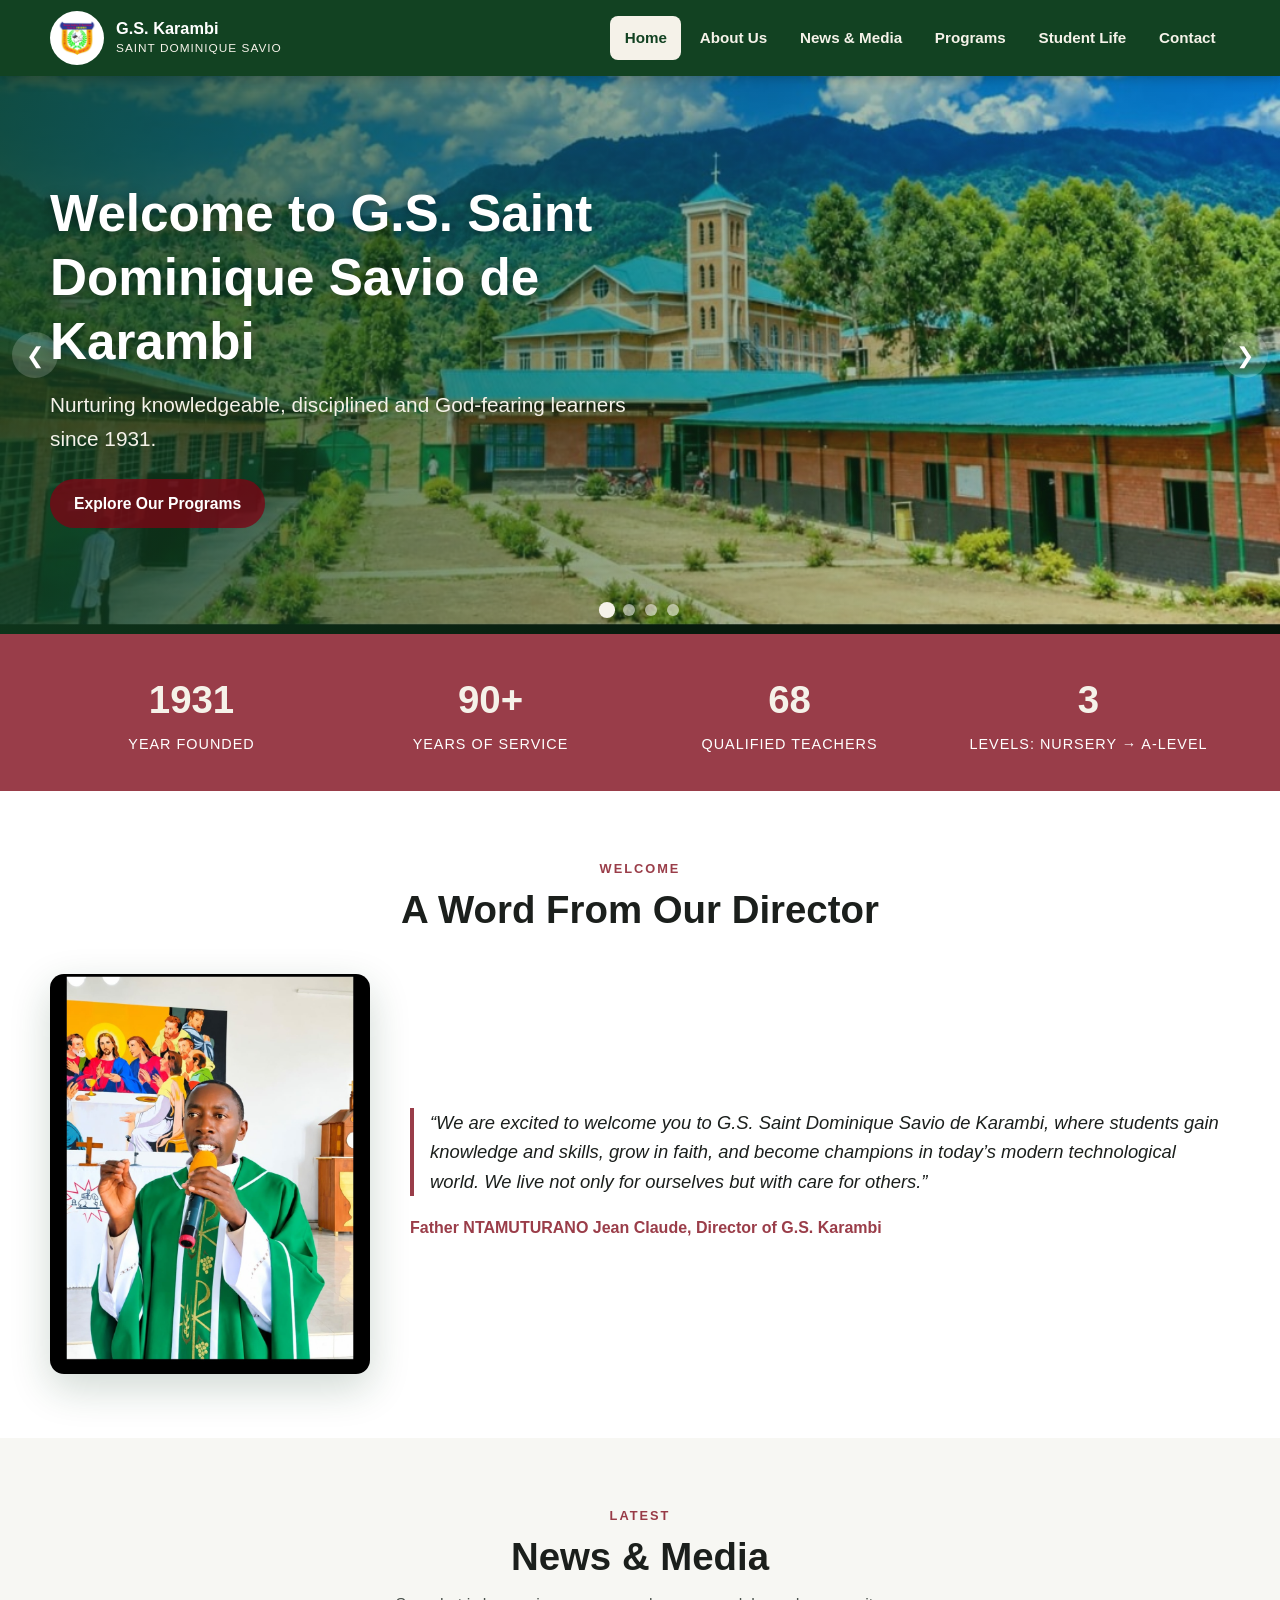
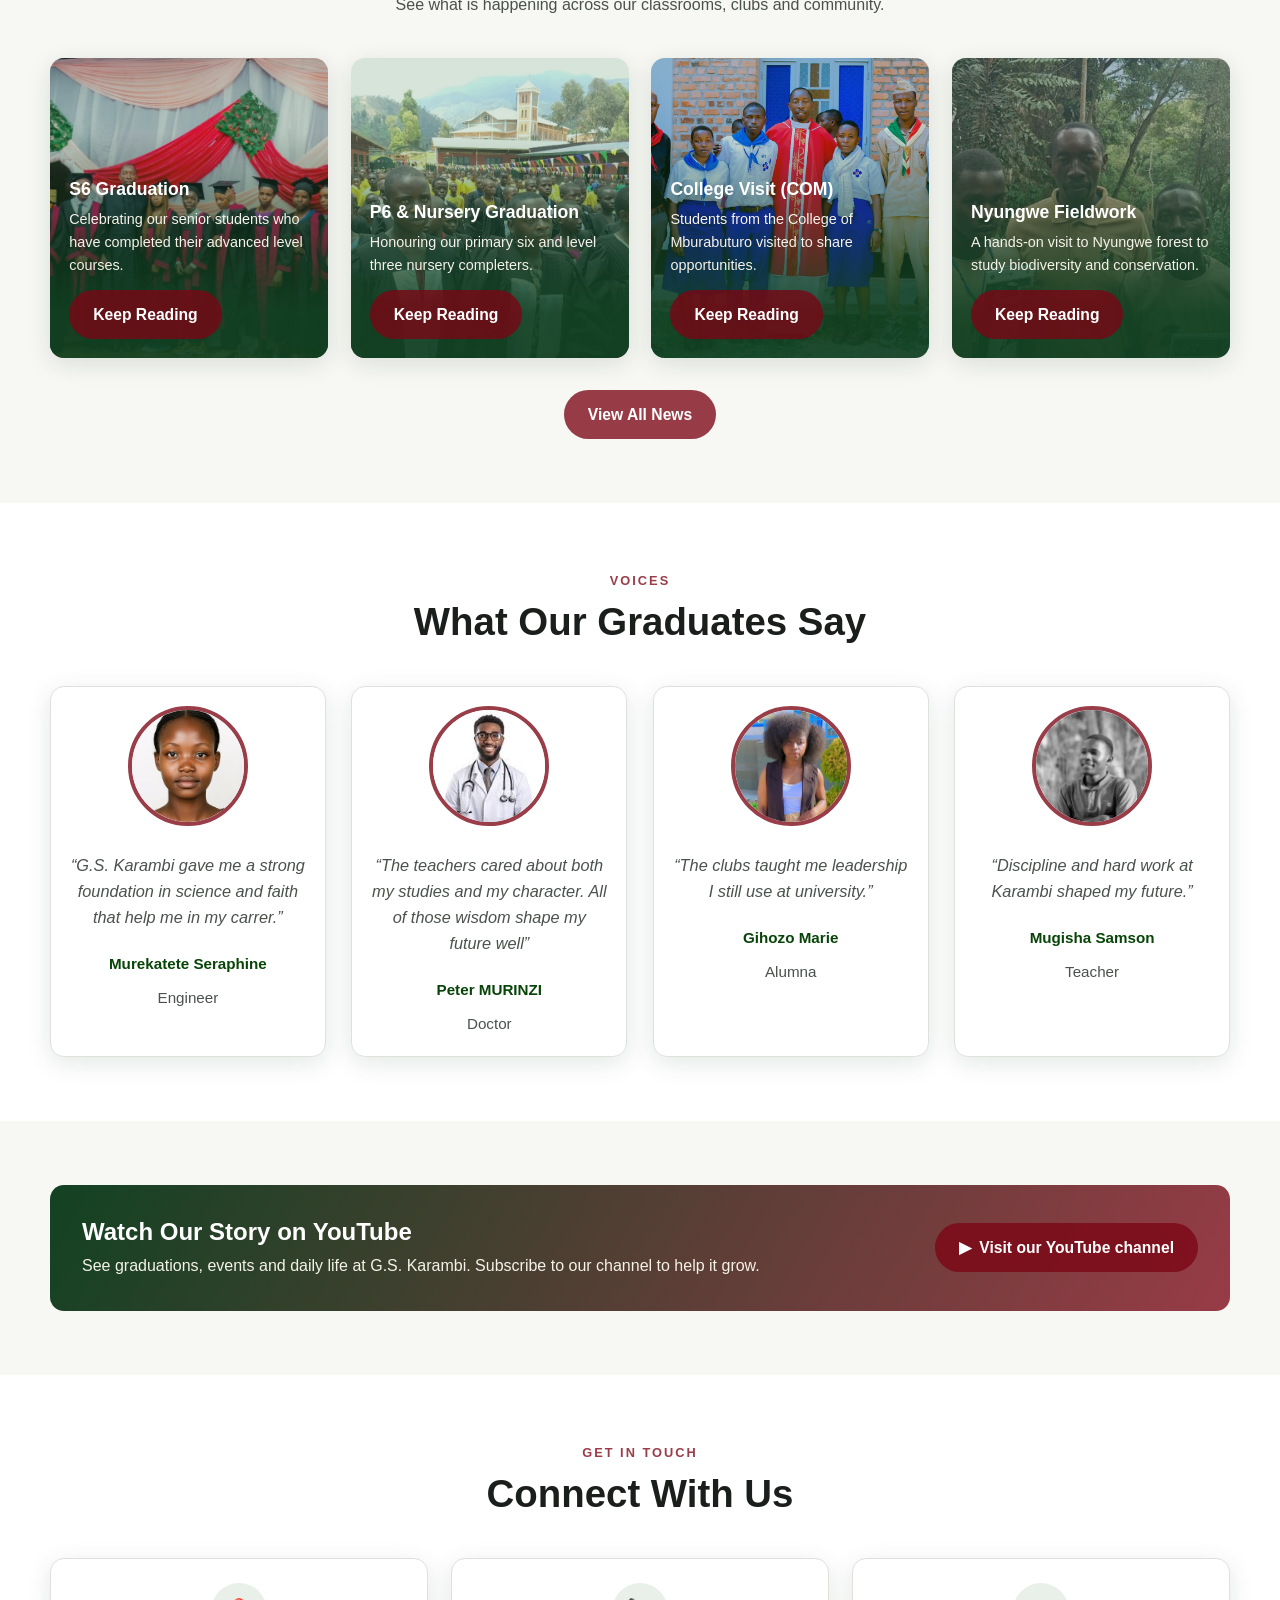
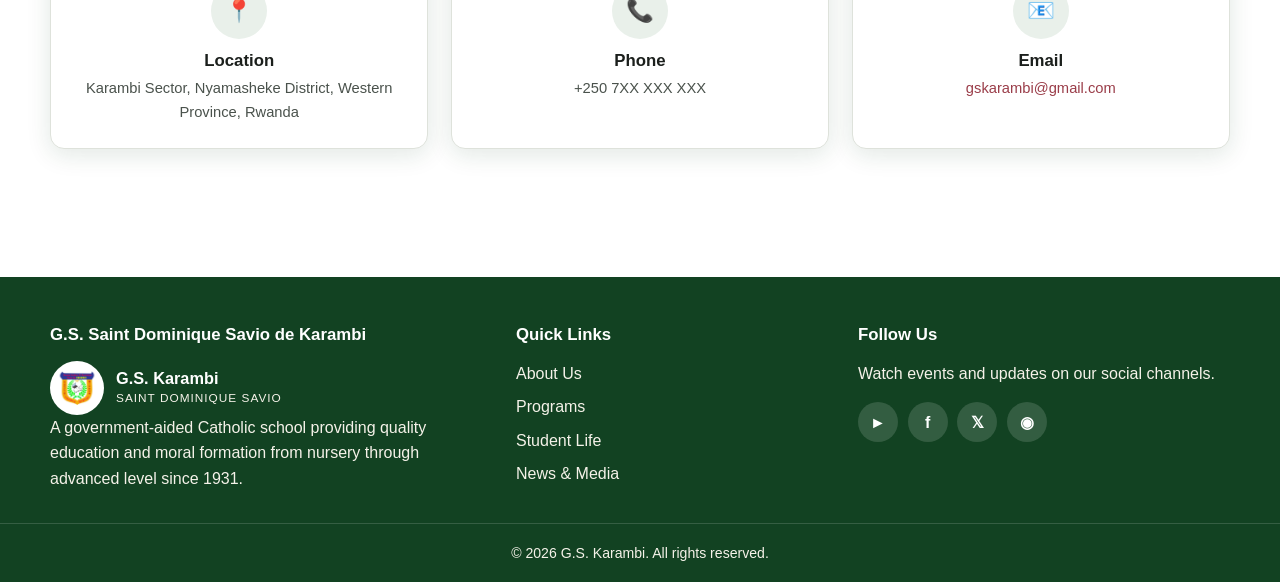
==== index.html @ 868f84b5 "updated for fill link in linked parts , upload photo..." ====
<!DOCTYPE html>
<html lang="en">
<head>
  <meta charset="UTF-8">
  <meta name="viewport" content="width=device-width, initial-scale=1.0">
  <meta name="description" content="Groupe Scolaire Saint Dominique Savio de Karambi - a government-aided Catholic school in Nyamasheke District, Western Province, Rwanda, offering nursery, primary and secondary education since 1931.">
  <title>G.S. Karambi | Saint Dominique Savio - Learn, Grow, Lead</title>
  <link rel="stylesheet" href="style-new.css">
  <script src="script_new.js" defer></script>
</head>
<body>     
  <a href="#main" class="skip-link">Skip to content</a>

  <!-- ===================== HEADER ===================== -->
  <header class="site-header">
    <div class="container">
      <a href="index.html" class="brand">
        <img src="images/IMG-20260923-WA0037.jpg" alt="G.S. Karambi school logo">
        <span class="brand-text">
          <strong>G.S. Karambi</strong>
          <span>Saint Dominique Savio</span>
        </span>
      </a>
      <button class="nav-toggle" aria-label="Toggle navigation" aria-expanded="false">&#9776;</button>
      <nav class="main-nav" aria-label="Main">
        <ul>
          <li><a href="index.html" class="active">Home</a></li>
          <li><a href="about.html">About Us</a></li>
          <li><a href="news-media.html">News &amp; Media</a></li>
          <li><a href="programs.html">Programs</a></li>
          <li><a href="student-life.html">Student Life</a></li>
          <li><a href="#contacts">Contact</a></li>
        </ul>
      </nav>
    </div>
  </header>

  <main id="main">
    <!-- ===================== HERO SLIDER ===================== -->
    <section class="slider" aria-label="School highlights">
      <div class="slide active">
        <img src="images/Screenshot_20260914-220546-1.png" alt="Students at G.S. Karambi">
        <div class="slide-content">
          <h1>Welcome to G.S. Saint Dominique Savio de Karambi</h1>
          <p>Nurturing knowledgeable, disciplined and God-fearing learners since 1931.</p>
          <a href="programs.html" class="btn">Explore Our Programs</a>
        </div>
      </div>
      <div class="slide">
        <img src="images/IMG-20260903-WA0044.jpg" alt="Graduation ceremony">
        <div class="slide-content">
          <h1>Preparing Students for Tomorrow</h1>
          <p>From nursery to advanced level, we build confident, job-ready graduates.</p>
          <a href="about.html" class="btn btn--ghost">Our History</a>
        </div>
      </div>
      <div class="slide">
        <img src="images/Screenshot_20260910-182211-1.png" alt="Learning in the classroom">
        <div class="slide-content">
          <h1>Excellence in Education</h1>
          <p>68 dedicated teachers and modern resources for every learner.</p>
          <a href="student-life.html" class="btn">Student Life</a>
        </div>
      </div>
      <div class="slide">
        <img src="images/IMG-20260902-WA0034.jpg" alt="School community and faith">
        <div class="slide-content">
          <h1>Education of Mind and Heart</h1>
          <p>Catholic values, discipline and community service guide all we do.</p>
          <a href="about.html#values" class="btn btn--ghost">Our Values</a>
        </div>
      </div>
      <button class="arrow prev" aria-label="Previous slide">&#10094;</button>
      <button class="arrow next" aria-label="Next slide">&#10095;</button>
      <div class="dots" role="tablist" aria-label="Slide navigation"></div>
    </section>

    <!-- ===================== STATS ===================== -->
    <section class="stats" aria-label="School at a glance">
      <div class="container">
        <div class="grid">
          <div class="stat"><strong>1931</strong><span>Year Founded</span></div>
          <div class="stat"><strong>90+</strong><span>Years of Service</span></div>
          <div class="stat"><strong>68</strong><span>Qualified Teachers</span></div>
          <div class="stat"><strong>3</strong><span>Levels: Nursery &rarr; A-Level</span></div>
        </div>
      </div>
    </section>

    <!-- ===================== WELCOME / DIRECTOR ===================== -->
    <section class="section" id="welcome">
      <div class="container">
        <div class="section-head">
          <span class="eyebrow">Welcome</span>
          <h2>A Word From Our Director</h2>
        </div>
        <div class="welcome-grid">
          <img src="images/father.png" alt="Director of G.S. Karambi">
          <div>
            <blockquote>
              &ldquo;We are excited to welcome you to G.S. Saint Dominique Savio de Karambi,
              where students gain knowledge and skills, grow in faith, and become champions
              in today&rsquo;s modern technological world. We live not only for ourselves but
              with care for others.&rdquo;
            </blockquote>
            <p class="signature">Father NTAMUTURANO Jean Claude, Director of G.S. Karambi</p>
          </div>
        </div>
      </div>
    </section>

    <!-- ===================== NEWS & MEDIA ===================== -->
    <section class="section section--alt" id="news-media">
      <div class="container">
        <div class="section-head">
          <span class="eyebrow">Latest</span>
          <h2>News &amp; Media</h2>
          <p>See what is happening across our classrooms, clubs and community.</p>
        </div>
        <div class="news-grid">
          <article class="news-card">
            <img src="images/IMG-20260903-WA0044.jpg" alt="S6 graduation">
            <div class="news-body">
              <h3>S6 Graduation</h3>
              <p>Celebrating our senior students who have completed their advanced level courses.</p>
              <a href="news-media.html#s6-graduation" class="btn">Keep Reading</a>
            </div>
          </article>
          <article class="news-card">
            <img src="images/IMG-20260902-WA0048.jpg" alt="P6 and nursery graduation">
            <div class="news-body">
              <h3>P6 &amp; Nursery Graduation</h3>
              <p>Honouring our primary six and level three nursery completers.</p>
              <a href="news-media.html#p6-graduation" class="btn">Keep Reading</a>
            </div>
          </article>
          <article class="news-card">
            <img src="images/IMG-20260903-WA0041.jpg" alt="College visit">
            <div class="news-body">
              <h3>College Visit (COM)</h3>
              <p>Students from the College of Mburabuturo visited to share opportunities.</p>
              <a href="news-media.html#com-visit" class="btn">Keep Reading</a>
            </div>
          </article>
          <article class="news-card">
            <img src="images/nyungwepic1.png" alt="Nyungwe field trip">
            <div class="news-body">
              <h3>Nyungwe Fieldwork</h3>
              <p>A hands-on visit to Nyungwe forest to study biodiversity and conservation.</p>
              <a href="news-media.html#nyungwe" class="btn">Keep Reading</a>
            </div>
          </article>
        </div>
        <p style="text-align:center; margin-top:2rem;">
          <a href="news-media.html" class="btn btn--blue">View All News</a>
        </p>
      </div>
    </section>

    <!-- ===================== TESTIMONIALS ===================== -->
    <section class="section" id="testimonials">
      <div class="container">
        <div class="section-head">
          <span class="eyebrow">Voices</span>
          <h2>What Our Graduates Say</h2>
        </div>
        <!-- Words from graduates  -->
        <div class="cards cards--4">
          <div class="card"><div class="card-body testimonial">
            <img class="avatar" src="images/seraphine-image.png" alt="Murekatete Seraphine">
            <blockquote>&ldquo;G.S. Karambi gave me a strong foundation in science and faith that help me in my carrer.&rdquo;</blockquote>
            <p class="who">Murekatete Seraphine</p>
            <p class="role">Engineer</p>
          </div></div>
          <div class="card"><div class="card-body testimonial">
            <img class="avatar" src="images/Doctor-image.png" alt="Nadia Sani">
            <blockquote>&ldquo;The teachers cared about both my studies and my character. All of those wisdom shape my future well&rdquo;</blockquote>
            <p class="who">Peter MURINZI</p>
            <p class="role">Doctor</p>
          </div></div>
          <div class="card"><div class="card-body testimonial">
            <img class="avatar" src="images/gihozo.jpg" alt="Gihozo Marie">
            <blockquote>&ldquo;The clubs taught me leadership I still use at university.&rdquo;</blockquote>
            <p class="who">Gihozo Marie</p>
            <p class="role">Alumna</p>
          </div></div>
          <div class="card"><div class="card-body testimonial">
            <img class="avatar" src="images/mugisha-image.png" alt="Mugisha Samson">
            <blockquote>&ldquo;Discipline and hard work at Karambi shaped my future.&rdquo;</blockquote>
            <p class="who">Mugisha Samson</p>
            <p class="role">Teacher</p>
          </div></div>
        </div>
      </div>
    </section>

    <!-- ===================== YOUTUBE CALL-OUT ===================== -->
    <section class="section section--alt" id="watch">
      <div class="container">
        <div class="video-cta">
          <div>
            <h2>Watch Our Story on YouTube</h2>
            <p>See graduations, events and daily life at G.S. Karambi. Subscribe to our channel to help it grow.</p>
          </div>
        
          <a href="https://www.youtube.com/watch?v=v0mmGrLry24" class="btn" target="_blank" rel="noopener" data-yt-channel>&#9654;&nbsp; Visit our YouTube channel</a>
        </div>
      </div>
    </section>

    <!-- ===================== CONTACT ===================== -->
    <section class="section" id="contacts">
      <div class="container">
        <div class="section-head">
          <span class="eyebrow">Get in touch</span>
          <h2>Connect With Us</h2>
        </div>
        <div class="contact-cards">
          <div class="contact-card">
            <div class="icon">&#128205;</div>
            <h3>Location</h3>
            <p>Karambi Sector, Nyamasheke District, Western Province, Rwanda</p>
          </div>
          <div class="contact-card">
            <div class="icon">&#128222;</div>
            <h3>Phone</h3>
            <!-- TODO: Replace with the real school phone number -->
            <p>+250 7XX XXX XXX</p>
          </div>
          <div class="contact-card">
            <div class="icon">&#128231;</div>
            <h3>Email</h3>
            <p><a href="mailto:gskarambi@gmail.com">gskarambi@gmail.com</a></p>
          </div>
        </div>
      </div>
    </section>
  </main>

  <!-- ===================== FOOTER ===================== -->
  <footer class="site-footer">
    <div class="container footer-top">
      <div>
        <h4>G.S. Saint Dominique Savio de Karambi</h4>
          <a href="index.html" class="brand">
        <img src="images/IMG-20260923-WA0037.jpg" alt="G.S. Karambi school logo">
        <span class="brand-text">
          <strong>G.S. Karambi</strong>
          <span>Saint Dominique Savio</span>
        </span>
      </a>
        <p>A government-aided Catholic school providing quality education and moral formation
          from nursery through advanced level since 1931.</p>
      </div>
      <div>
        <h4>Quick Links</h4>
        <ul>
          <li><a href="about.html">About Us</a></li>
          <li><a href="programs.html">Programs</a></li>
          <li><a href="student-life.html">Student Life</a></li>
          <li><a href="news-media.html">News &amp; Media</a></li>
        </ul>
      </div>
      <div>
        <h4>Follow Us</h4>
        <p>Watch events and updates on our social channels.</p>
        <!-- TODO: Add real social media URLs, remove any that don't exist -->
        <div class="socials">
          <a href="#" aria-label="YouTube" target="_blank" rel="noopener">&#9658;</a>
          <a href="#" aria-label="Facebook" target="_blank" rel="noopener">f</a>
          <a href="#" aria-label="X" target="_blank" rel="noopener">&#120143;</a>
          <a href="#" aria-label="Instagram" target="_blank" rel="noopener">&#9673;</a>
        </div>
      </div>
    </div>
    <div class="footer-bottom">
      <div class="container">
        <p>&copy; 2026 G.S. Karambi. All rights reserved.</p>
      </div>
    </div>
  </footer>

  <!-- Lightbox (populated by script.js) -->
  <div class="lightbox" aria-hidden="true">
    <button class="close" aria-label="Close">&times;</button>
    <button class="lb-prev" aria-label="Previous">&#10094;</button>
    <img src="" alt="Expanded view">
    <button class="lb-next" aria-label="Next">&#10095;</button>
  </div>
</body>
</html>
---- style-new.css ----
/* ============================================================
   G.S. Karambi - Saint Dominique Savio de Karambi
   Palette taken from the school walls & doors:
   dark red (walls) and green (doors).
   Colours are written with normal colour names or rgb()
   values - no hexadecimal codes.
   ============================================================ */

:root {
  /* Brand colours (walls and doors) */
  --green:        rgba(124, 4, 20, 0.774); 
  /* --green:        rgb(30, 105, 51);    doors green - primary brand */
  --green-dark:   rgb(18, 66, 34);     /* deep green - header/footer */
  --green-soft:   rgb(233, 240, 234);  /* pale green tint backgrounds */
  --cream:        rgb(245, 242, 233);  /* dark white - wall colour */
  --cream-dark:   rgb(232, 227, 214);  /* darker cream */

  /* Neutrals */
  --ink:          rgb(27, 31, 28);     /* main text */
  --ink-soft:     rgb(74, 82, 76);     /* body text */
  --line:         rgb(222, 226, 219);  /* borders */
  --paper:        white;
  --paper-alt:    rgb(247, 247, 243);  /* alternating section bg */

  /* Utility */
  --radius:       14px;
  --radius-sm:    8px;
  --shadow:       0 6px 24px rgba(18, 66, 34, 0.12);
  --shadow-lg:    0 14px 40px rgba(18, 66, 34, 0.20);
  --maxw:         1180px;
  --transition:   0.25s ease;
}

* { margin: 0; padding: 0; box-sizing: border-box; }
html { scroll-behavior: smooth; }

body {
  font-family: "Segoe UI", Tahoma, Geneva, Verdana, sans-serif;
  color: var(--ink-soft);
  background: var(--paper);
  line-height: 1.6;
  font-size: 16px;
}

img { max-width: 100%; display: block; }
a { color: var(--green); text-decoration: none; transition: color var(--transition); }
a:hover { color: var(--green-dark); }

h1, h2, h3, h4 { color: var(--ink); line-height: 1.25; font-weight: 700; }

.container { width: min(100% - 2.5rem, var(--maxw)); margin-inline: auto; }

.skip-link {
  position: absolute; left: -999px; top: 0; z-index: 999;
  background: var(--cream); color: var(--green-dark);
  padding: 0.6rem 1rem; border-radius: 0 0 var(--radius-sm) 0; font-weight: 700;
}
.skip-link:focus { left: 0; }

.section { padding: 4rem 0; }
.section--alt { background: var(--paper-alt); }

/* Section headings */
.section-head { text-align: center; max-width: 720px; margin: 0 auto 2.5rem; }
.section-head .eyebrow {
  display: inline-block; color: var(--green); font-weight: 700;
  letter-spacing: 2px; text-transform: uppercase; font-size: 0.8rem; margin-bottom: 0.4rem;
}
.section-head h2 { font-size: clamp(1.6rem, 3.5vw, 2.4rem); }
.section-head p { margin-top: 0.7rem; }

/* ---------- Header / navigation ---------- */
.site-header {
  position: sticky; top: 0; z-index: 100;
  background: var(--green-dark);
  box-shadow: 0 2px 12px rgba(0, 0, 0, 0.25);
}
.site-header .container {
  display: flex; align-items: center; justify-content: space-between; gap: 1rem;
  min-height: 76px;
}
.brand { display: flex; align-items: center; gap: 0.75rem; }
.brand img {
  width: 54px; height: 54px; object-fit: contain;
  background: white; border-radius: 50%; padding: 3px;
}
.brand .brand-text { line-height: 1.15; }
.brand .brand-text strong { display: block; color: white; font-size: 1.02rem; }
.brand .brand-text span { color: var(--cream); font-size: 0.74rem; letter-spacing: 1px; text-transform: uppercase; }

.main-nav ul { list-style: none; display: flex; gap: 0.25rem; flex-wrap: wrap; }
.main-nav a {
  display: block; color: var(--cream); padding: 0.6rem 0.9rem;
  border-radius: var(--radius-sm); font-weight: 600; font-size: 0.95rem;
}
.main-nav a:hover, .main-nav a.active { background: var(--cream); color: var(--green-dark); }

.nav-toggle {
  display: none; background: none; border: 2px solid var(--cream);
  color: white; border-radius: var(--radius-sm); padding: 0.45rem 0.7rem;
  font-size: 1.25rem; line-height: 1; cursor: pointer;
}

/* ---------- Hero slider ---------- */
.slider { position: relative; height: clamp(380px, 62vh, 620px); overflow: hidden; background: var(--green-dark); }
.slider .slide {
  position: absolute; inset: 0; opacity: 0; visibility: hidden;
  transition: opacity 0.8s ease; display: flex; align-items: center;
}
.slider .slide.active { opacity: 1; visibility: visible; }
.slider .slide img { position: absolute; inset: 0; width: 100%; height: 100%; object-fit: cover; }
.slider .slide::after {
  content: ""; position: absolute; inset: 0;
  background: linear-gradient(100deg, rgba(18, 66, 34, 0.85) 0%, rgba(18, 66, 34, 0.40) 55%, rgba(30, 105, 51, 0.18) 100%);
}
.slide-content {
  position: relative; z-index: 2; color: white;
  width: min(100% - 2.5rem, var(--maxw)); margin-inline: auto;
  max-width: 640px; margin-left: max(1.25rem, calc((100% - var(--maxw)) / 2));
  padding-right: 1.25rem;
}
.slide-content h1 { color: white; font-size: clamp(1.8rem, 5vw, 3.2rem); text-shadow: 0 2px 12px rgba(0, 0, 0, 0.45); }
.slide-content p { font-size: clamp(1rem, 2.4vw, 1.3rem); margin-top: 0.9rem; color: var(--cream); }
.slide-content .btn { margin-top: 1.5rem; }

.slider .arrow {
  position: absolute; top: 50%; transform: translateY(-50%); z-index: 3;
  background: rgba(255, 255, 255, 0.18); border: none; color: white;
  width: 46px; height: 46px; border-radius: 50%; font-size: 1.4rem;
  cursor: pointer; display: grid; place-items: center; transition: background var(--transition);
}
.slider .arrow:hover { background: var(--cream); color: var(--green-dark); }
.slider .prev { left: 12px; }
.slider .next { right: 12px; }
.slider .dots { position: absolute; bottom: 18px; left: 0; right: 0; display: flex; justify-content: center; gap: 10px; z-index: 3; }
.slider .dot { width: 12px; height: 12px; border: none; border-radius: 50%; background: rgba(255, 255, 255, 0.55); cursor: pointer; transition: transform var(--transition), background var(--transition); }
.slider .dot.active { background: var(--cream); transform: scale(1.35); }

/* ---------- Buttons ---------- */
.btn {
  display: inline-block; background: var(--green); color: white;
  padding: 0.75rem 1.5rem; border-radius: 40px; font-weight: 700;
  border: none; cursor: pointer; font-size: 0.98rem; transition: transform var(--transition), background var(--transition);
}
.btn:hover { background: var(--green-dark); color: white; transform: translateY(-2px); }
.btn--ghost { background: transparent; border: 2px solid white; color: white; }
.btn--ghost:hover { background: white; color: var(--green-dark); }
.btn--cream { background: var(--cream); color: var(--green-dark); }
.btn--cream:hover { background: white; color: var(--green-dark); }

/* ---------- Stats strip ---------- */
.stats { background: var(--green); color: white; padding: 2.2rem 0; }
.stats .grid { display: grid; grid-template-columns: repeat(4, 1fr); gap: 1rem; text-align: center; }
.stats .stat strong { display: block; font-size: clamp(1.6rem, 4vw, 2.4rem); color: var(--cream); }
.stats .stat span { font-size: 0.9rem; text-transform: uppercase; letter-spacing: 1px; }

/* ---------- Welcome (director) ---------- */
.welcome-grid { display: grid; grid-template-columns: 320px 1fr; gap: 2.5rem; align-items: center; }
.welcome-grid img { border-radius: var(--radius); box-shadow: var(--shadow-lg); width: 100%; object-fit: cover; aspect-ratio: 4/5; }
.welcome-grid .container-img{display:grid; grid-template-columns:repeat(2, 1fr) ;  gap: 1.5rem; width: 140%;}
.welcome-grid blockquote { font-size: 1.15rem; font-style: italic; color: var(--ink); border-left: 4px solid var(--green); padding-left: 1rem; }
.welcome-grid .signature { margin-top: 1.2rem; font-weight: 700; color: var(--green); }

/* ---------- Card grids ---------- */
.cards { display: grid; gap: 1.6rem; }
.cards--3 { grid-template-columns: repeat(3, 1fr); }
.cards--4 { grid-template-columns: repeat(4, 1fr); }

.card {
  background: white; border: 1px solid var(--line); border-radius: var(--radius);
  overflow: hidden; box-shadow: var(--shadow); display: flex; flex-direction: column;
  transition: transform var(--transition), box-shadow var(--transition);
}
.card:hover { transform: translateY(-6px); box-shadow: var(--shadow-lg); }
.card .card-media { position: relative; aspect-ratio: 16/10; overflow: hidden; }
.card .card-media img { width: 100%; height: 100%; object-fit: cover; }
#nursery{height: 150%; object-fit: contain;}
.card .card-body { padding: 1.2rem; display: flex; flex-direction: column; gap: 0.6rem; flex: 1; }
.card .card-body h3 { font-size: 1.15rem; }
.card .card-body p { font-size: 0.95rem; }
.card .card-body .btn { align-self: flex-start; margin-top: auto; }
.tag {
  display: inline-block; background: var(--green-soft); color: var(--green-dark);
  font-size: 0.72rem; font-weight: 700; letter-spacing: 1px; text-transform: uppercase;
  padding: 0.25rem 0.6rem; border-radius: 20px; align-self: flex-start;
}

/* ---------- News cards (image background) ---------- */
.news-grid { display: grid; grid-template-columns: repeat(4, 1fr); gap: 1.4rem; }
.news-card {
  position: relative; border-radius: var(--radius); overflow: hidden;
  min-height: 300px; display: flex; align-items: flex-end; color: white;
  box-shadow: var(--shadow);
}
.news-card img { position: absolute; inset: 0; width: 100%; height: 100%; object-fit: cover; z-index: 0; transition: transform 0.5s ease; }
.news-card:hover img { transform: scale(1.06); }
.news-card::after { content: ""; position: absolute; inset: 0; background: linear-gradient(to top, rgba(18, 66, 34, 0.93) 15%, rgba(30, 105, 51, 0.18) 75%); }
.news-card .news-body { position: relative; z-index: 2; padding: 1.2rem; }
.news-card .news-body h3 { color: white; font-size: 1.1rem; }
.news-card .news-body p { font-size: 0.9rem; margin: 0.4rem 0 0.8rem; color: var(--cream); }

/* ---------- Testimonials ---------- */
.testimonial { text-align: center; }
.testimonial .avatar { width: 120px; height: 120px; border-radius: 50%; object-fit: cover; border: 4px solid var(--green); margin: 0 auto 1rem; }
.testimonial blockquote { font-style: italic; font-size: 1.02rem; }
.testimonial .who { margin-top: 0.8rem; font-weight: 700; color: rgb(7, 68, 7); }
.testimonial .role { font-size: 0.85rem; color: var(--ink-soft); }

/* ---------- Page banner (interior pages) ---------- */
.page-banner { position: relative; height: clamp(400px, 36vh, 350px); overflow: hidden; display: flex; align-items: center; }
.page-banner img { position: absolute; inset: 0; width: 100%; height: 100%; object-fit: cover; object-position: center; display: block; }
.page-banner::after { content: ""; position: absolute; inset: 0; background: linear-gradient(90deg, rgba(18, 66, 34, 0.88), rgba(30, 105, 51, 0.45)); }
.page-banner .banner-text { position: relative; z-index: 2; color: white; }
.page-banner h1 { color: white; font-size: clamp(1.8rem, 5vw, 3rem); }
.page-banner p { color: var(--cream); margin-top: 0.5rem; max-width: 640px; }

/* ---------- Sub-nav (in-page anchors) ---------- */
.subnav { background: var(--green-soft); border-bottom: 1px solid var(--line); position: sticky; top: 76px; z-index: 50; }
.subnav ul { list-style: none; display: flex; gap: 0.5rem; flex-wrap: wrap; padding: 0.6rem 0; }
.subnav a { display: block; padding: 0.4rem 0.9rem; border-radius: 30px; font-weight: 600; font-size: 0.9rem; color: var(--green-dark); }
.subnav a:hover { background: var(--green); color: white; }

/* ---------- Prose / content ---------- */
.prose { max-width: 820px; }
.prose h2 { font-size: 1.7rem; margin: 2rem 0 0.8rem; color: var(--green); }
.prose h3 { font-size: 1.25rem; margin: 1.6rem 0 0.5rem; }
.prose p { margin-bottom: 1rem; }
.prose ul { margin: 0 0 1rem 1.4rem; }
.prose li { margin-bottom: 0.4rem; }

.timeline { list-style: none; border-left: 3px solid var(--green); margin: 1rem 0 1rem 0.5rem; padding-left: 1.5rem; }
.timeline li { position: relative; margin-bottom: 1.4rem; }
.timeline li::before { content: ""; position: absolute; left: -1.94rem; top: 0.35rem; width: 14px; height: 14px; border-radius: 50%; background: var(--green); border: 3px solid white; box-shadow: 0 0 0 2px var(--green); }
.timeline .year { font-weight: 700; color: var(--green); display: block; font-size: 1.05rem; }

/* Feature (mission/vision) blocks */
.feature { background: white; border: 1px solid var(--line); border-radius: var(--radius); padding: 1.6rem; box-shadow: var(--shadow); }
.feature .icon { width: 54px; height: 54px; border-radius: 12px; background: var(--green-soft); color: var(--green-dark); display: grid; place-items: center; font-size: 1.6rem; margin-bottom: 0.9rem; }
.feature h3 { margin-bottom: 0.5rem; }

/* Programs */
.combo-grid { display: grid; grid-template-columns: repeat(3, 1fr); gap: 1.2rem; }
.combo { background: white; border: 1px solid var(--line); border-top: 4px solid var(--green); border-radius: var(--radius); padding: 1.3rem; box-shadow: var(--shadow); }
.combo h3 { color: var(--green-dark); }
.combo .abbr { font-size: 2rem; font-weight: 800; color: var(--green); display: block; margin-bottom: 0.3rem; }

/* Gallery */
.gallery { display: grid; grid-template-columns: repeat(4, 1fr); gap: 0.8rem; }
.gallery button { padding: 0; border: none; background: none; cursor: pointer; border-radius: var(--radius-sm); overflow: hidden; aspect-ratio: 1; }
.gallery img { width: 100%; height: 100%; object-fit: cover; transition: transform 0.4s ease; }
.gallery button:hover img { transform: scale(1.08); }

/* YouTube call-out */
.video-cta {
  background: linear-gradient(120deg, var(--green-dark), var(--green));
  color: white; border-radius: var(--radius); padding: 2rem;
  display: grid; grid-template-columns: 1fr auto; gap: 1.5rem; align-items: center;
}
.video-cta h2, .video-cta h3 { color: white; }
.video-cta p { color: var(--cream); margin-top: 0.4rem; }
.video-cta .yt-icon { font-size: 3rem; }

/* Video embed wrapper */
.video-wrap { position: relative; aspect-ratio: 16/9; border-radius: var(--radius); overflow: hidden; box-shadow: var(--shadow-lg); }
.video-wrap iframe { position: absolute; inset: 0; width: 100%; height: 100%; border: 0; }

/* ---------- Contacts / footer ---------- */
.site-footer { background: var(--green-dark); color: var(--cream); margin-top: 4rem; }
.site-footer .footer-top { padding: 3rem 0 2rem; display: grid; grid-template-columns: 1.4fr 1fr 1.2fr; gap: 2rem; }
.site-footer h4 { color: white; margin-bottom: 0.9rem; font-size: 1.05rem; }
.site-footer a { color: var(--cream); }
.site-footer a:hover { color: white; }
.site-footer ul { list-style: none; display: grid; gap: 0.5rem; }
.contact-line { display: flex; gap: 0.6rem; align-items: flex-start; margin-bottom: 0.6rem; }
.contact-line .ico { color: var(--cream); }
.socials { display: flex; gap: 0.6rem; margin-top: 1rem; }
.socials a {
  width: 40px; height: 40px; border-radius: 50%; background: rgba(255, 255, 255, 0.14);
  display: grid; place-items: center; color: white; font-weight: 700; transition: background var(--transition);
}
.socials a:hover { background: var(--cream); color: var(--green-dark); }
.footer-bottom { border-top: 1px solid rgba(255, 255, 255, 0.15); padding: 1.1rem 0; text-align: center; font-size: 0.88rem; }

/* Contact section on home */
.contact-cards { display: grid; grid-template-columns: repeat(3, 1fr); gap: 1.4rem; }
.contact-card { background: white; border: 1px solid var(--line); border-radius: var(--radius); padding: 1.5rem; text-align: center; box-shadow: var(--shadow); }
.contact-card .icon { width: 56px; height: 56px; margin: 0 auto 0.8rem; border-radius: 50%; background: var(--green-soft); color: var(--green-dark); display: grid; place-items: center; font-size: 1.4rem; }
.contact-card h3 { font-size: 1.05rem; }
.contact-card p { font-size: 0.92rem; margin-top: 0.3rem; }

/* ---------- Lightbox ---------- */
.lightbox { position: fixed; inset: 0; background: rgba(10, 14, 11, 0.92); display: none; align-items: center; justify-content: center; z-index: 1000; padding: 1rem; }
.lightbox.open { display: flex; }
.lightbox img { max-width: 92vw; max-height: 88vh; border-radius: var(--radius); box-shadow: var(--shadow-lg); }
.lightbox .close, .lightbox .lb-prev, .lightbox .lb-next {
  position: absolute; background: rgba(255, 255, 255, 0.18); border: none; color: white;
  width: 46px; height: 46px; border-radius: 50%; font-size: 1.4rem; cursor: pointer;
}
.lightbox .close { top: 18px; right: 18px; }
.lightbox .lb-prev { left: 18px; top: 50%; transform: translateY(-50%); }
.lightbox .lb-next { right: 18px; top: 50%; transform: translateY(-50%); }
.lightbox .close:hover, .lightbox .lb-prev:hover, .lightbox .lb-next:hover { background: var(--cream); color: var(--green-dark); }

/* ---------- Placeholder note (removed once content added) ---------- */
.todo-note {
  background: var(--cream); border: 1px dashed var(--green); color: var(--green-dark);
  border-radius: var(--radius-sm); padding: 0.6rem 0.9rem; font-size: 0.86rem; display: inline-block;
}

/* ============ RESPONSIVE ============ */
@media (max-width: 960px) {
  .cards--4, .news-grid, .gallery { grid-template-columns: repeat(2, 1fr); }
  .cards--3, .combo-grid, .contact-cards { grid-template-columns: repeat(2, 1fr); }
  .stats .grid { grid-template-columns: repeat(2, 1fr); gap: 1.5rem; }
  .welcome-grid { grid-template-columns: 1fr; }
  .welcome-grid img { max-width: 320px; margin-inline: auto; }
  .site-footer .footer-top { grid-template-columns: 1fr 1fr; }
  .video-cta { grid-template-columns: 1fr; text-align: center; }
}

@media (max-width: 760px) {
  .nav-toggle { display: block; }
  .main-nav { position: absolute; top: 100%; left: 0; right: 0; background: var(--green-dark); display: none; box-shadow: 0 12px 24px rgba(0, 0, 0, 0.3); }
  .main-nav.open { display: block; }
  .main-nav ul { flex-direction: column; gap: 0; padding: 0.5rem 0; }
  .main-nav a { padding: 0.9rem 1.25rem; border-radius: 0; border-bottom: 1px solid rgba(255, 255, 255, 0.10); }
  .subnav { top: 76px; }
}

@media (max-width: 560px) {
  .cards--3, .cards--4, .combo-grid, .contact-cards, .news-grid, .gallery { grid-template-columns: 1fr; }
  .stats .grid { grid-template-columns: 1fr 1fr; }
  .site-footer .footer-top { grid-template-columns: 1fr; }
  .brand .brand-text span { display: none; }
  .slider { height: 440px; }
}

@media (prefers-reduced-motion: reduce) {
  html { scroll-behavior: auto; }
  * { transition: none !important; animation: none !important; }
}
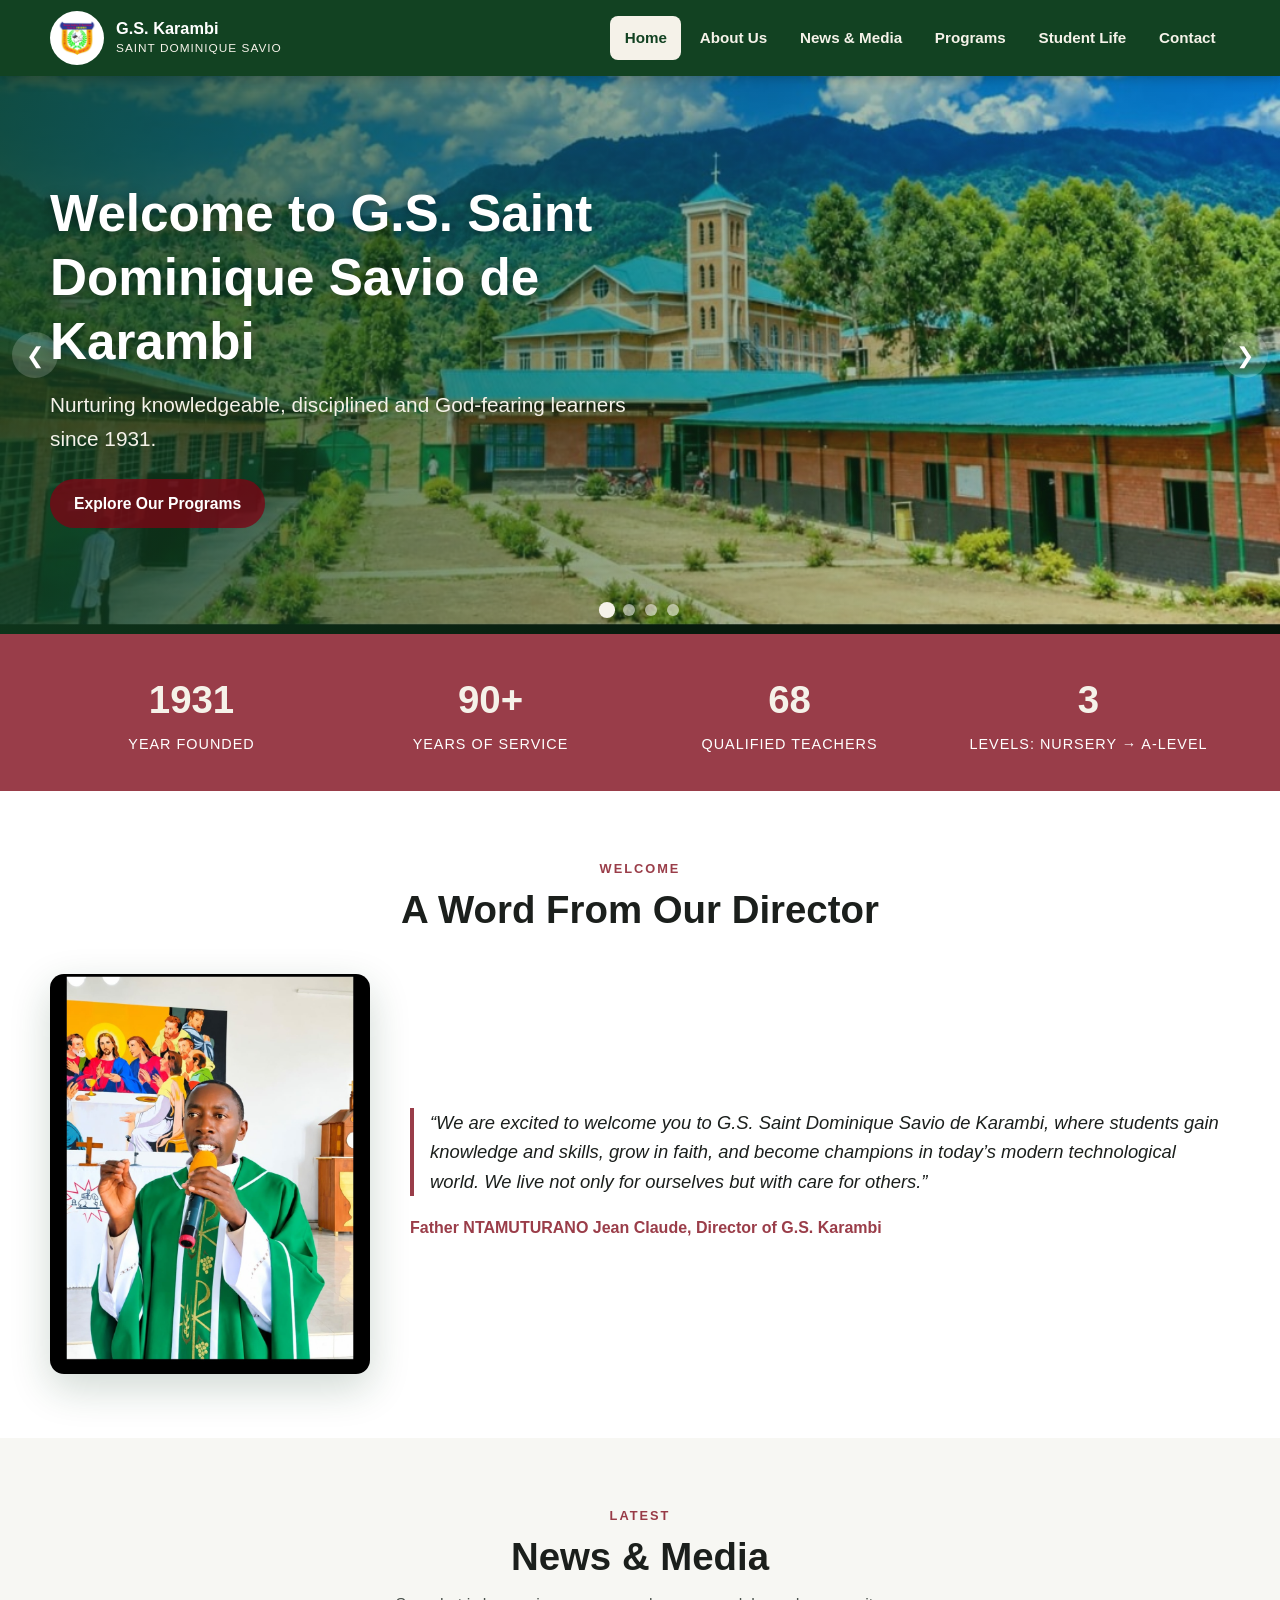
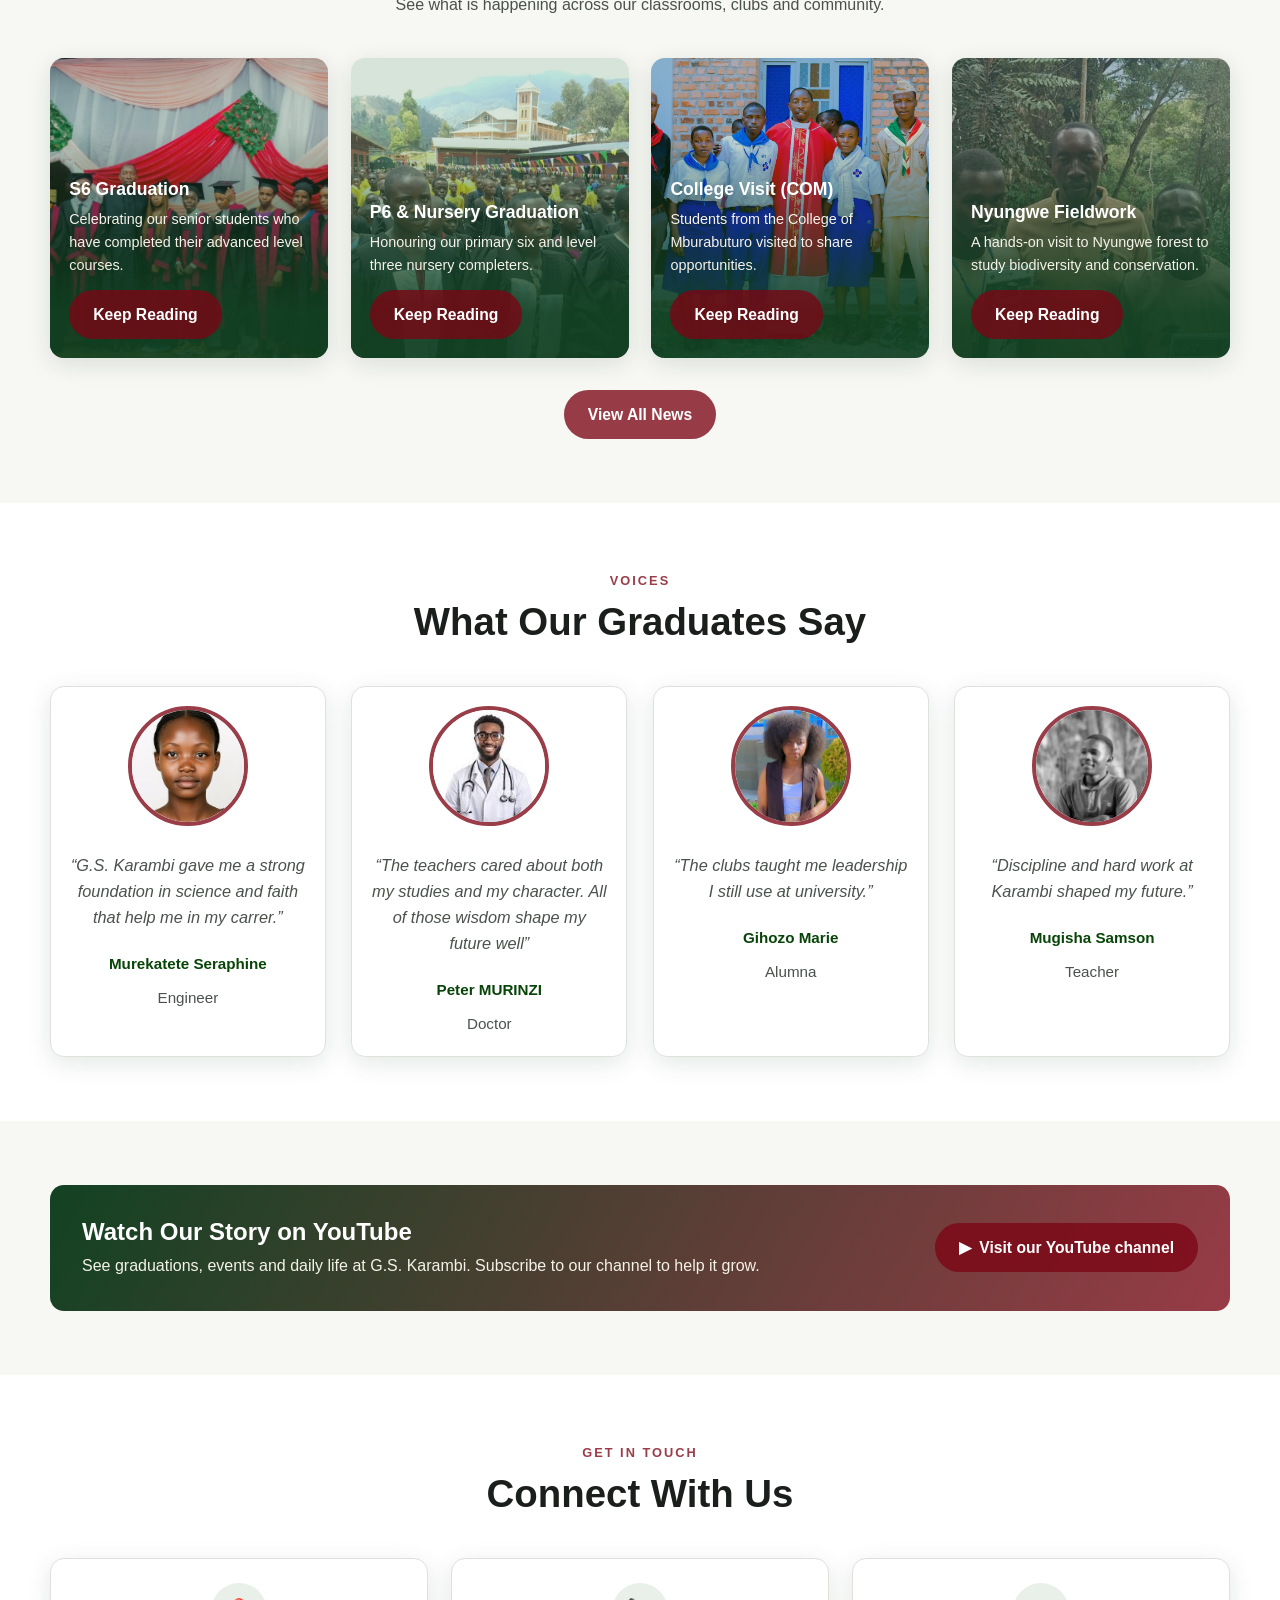
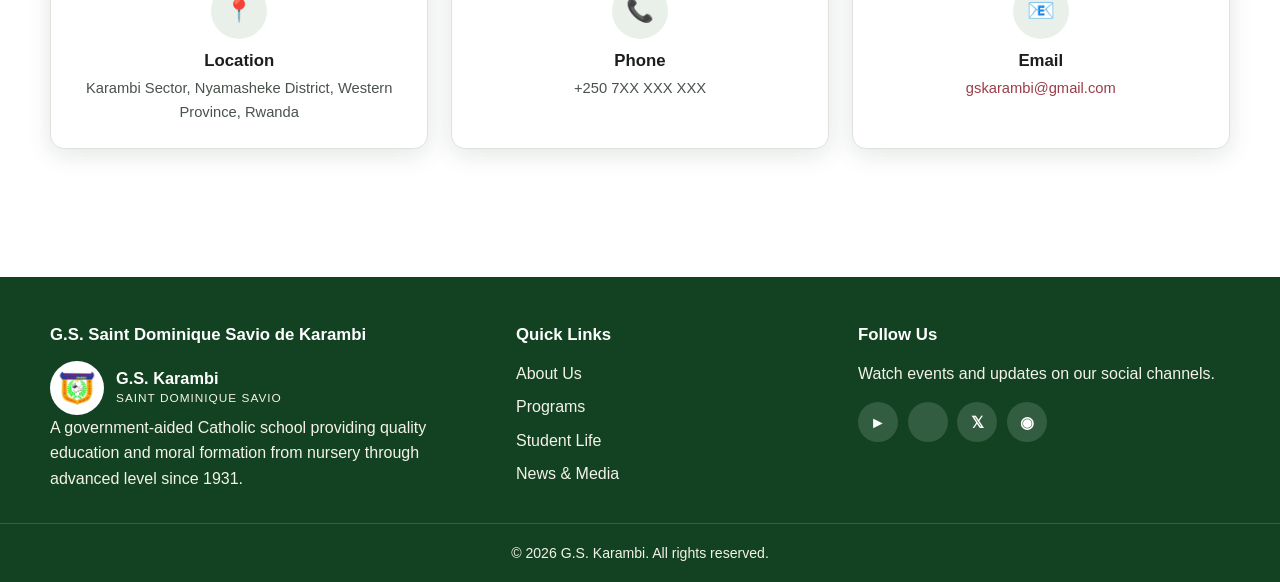
==== commit 4365fd3e: "change last photo on food service section of student life page" ====
--- a/index.html
+++ b/index.html
@@ -6,6 +6,7 @@
   <meta name="description" content="Groupe Scolaire Saint Dominique Savio de Karambi - a government-aided Catholic school in Nyamasheke District, Western Province, Rwanda, offering nursery, primary and secondary education since 1931.">
   <title>G.S. Karambi | Saint Dominique Savio - Learn, Grow, Lead</title>
   <link rel="stylesheet" href="style-new.css">
+  <link rel="stylesheet" href="path/to/font-awesome/css/font-awesome.min.css">
   <script src="script_new.js" defer></script>
 </head>
 <body>     
@@ -267,7 +268,7 @@
         <!-- TODO: Add real social media URLs, remove any that don't exist -->
         <div class="socials">
           <a href="#" aria-label="YouTube" target="_blank" rel="noopener">&#9658;</a>
-          <a href="#" aria-label="Facebook" target="_blank" rel="noopener">f</a>
+          <a href="#"><i class="fa fa-facebook-square"></i></a>
           <a href="#" aria-label="X" target="_blank" rel="noopener">&#120143;</a>
           <a href="#" aria-label="Instagram" target="_blank" rel="noopener">&#9673;</a>
         </div>
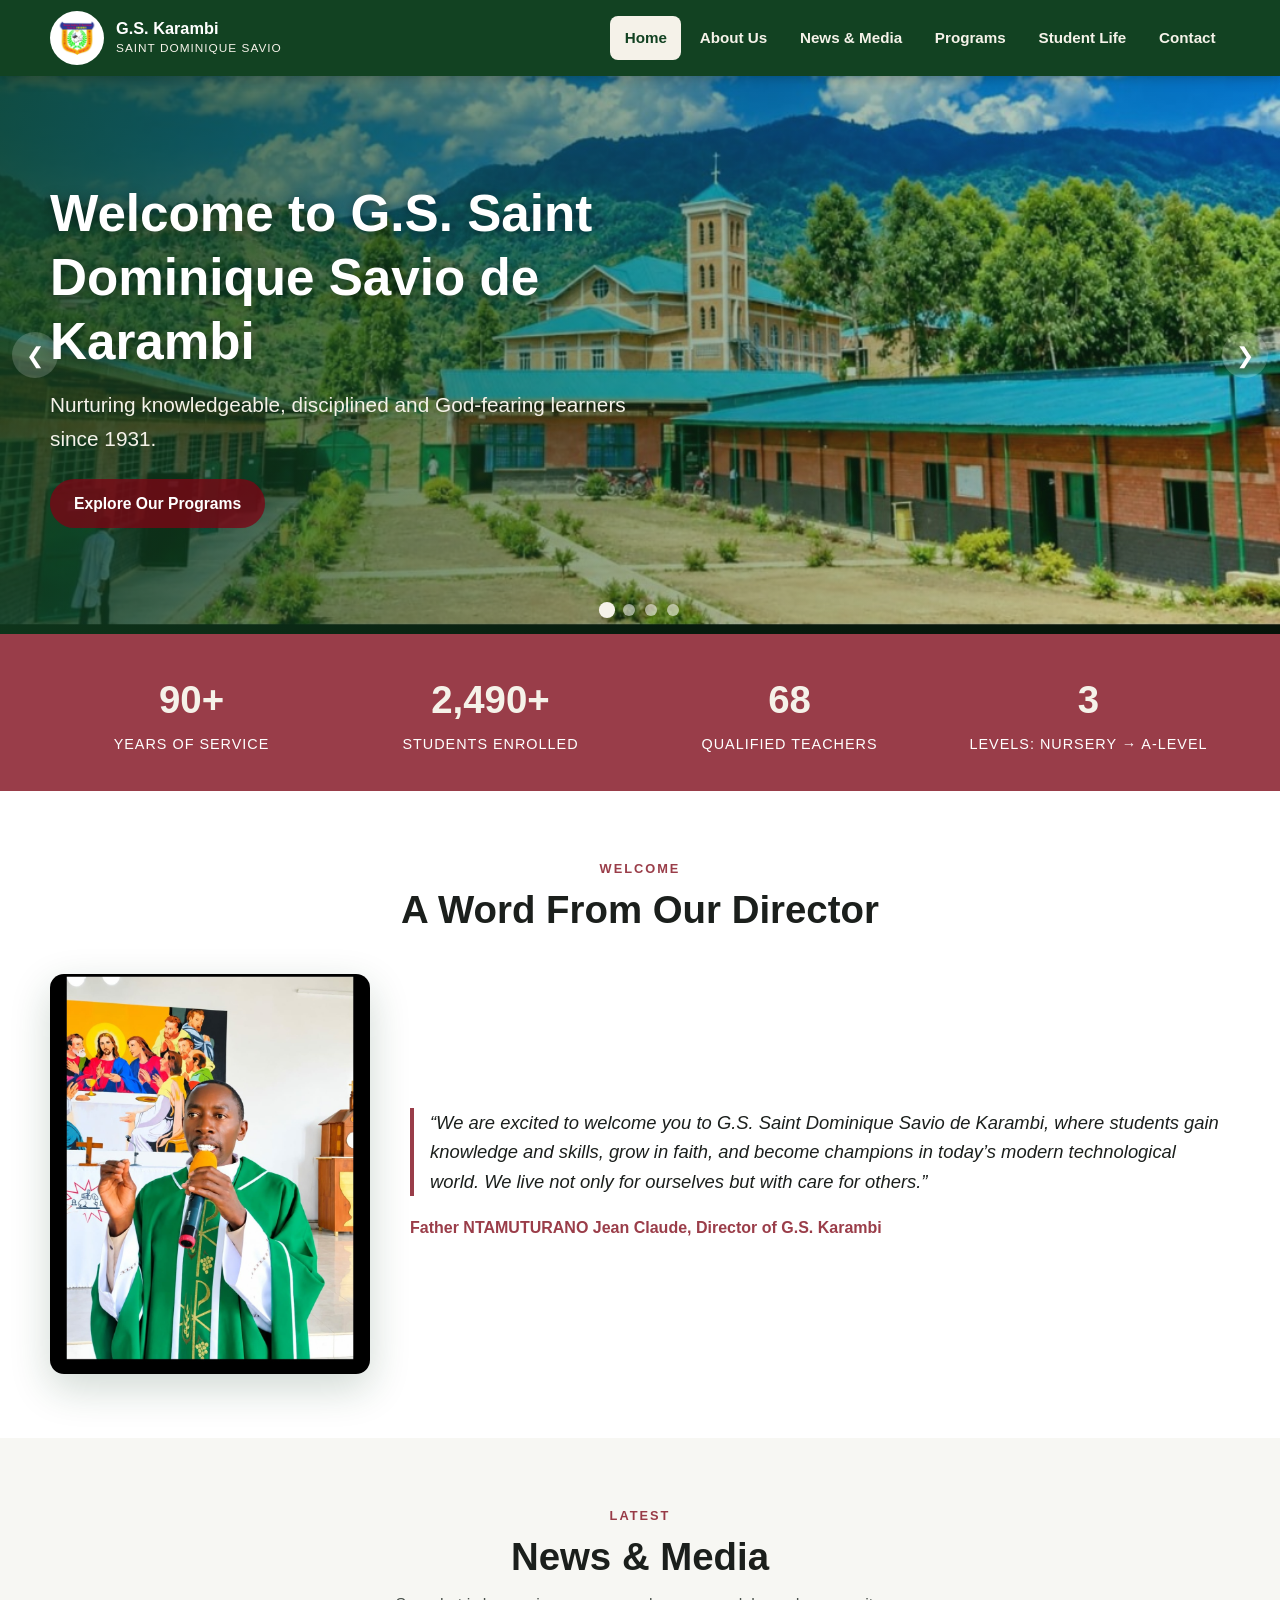
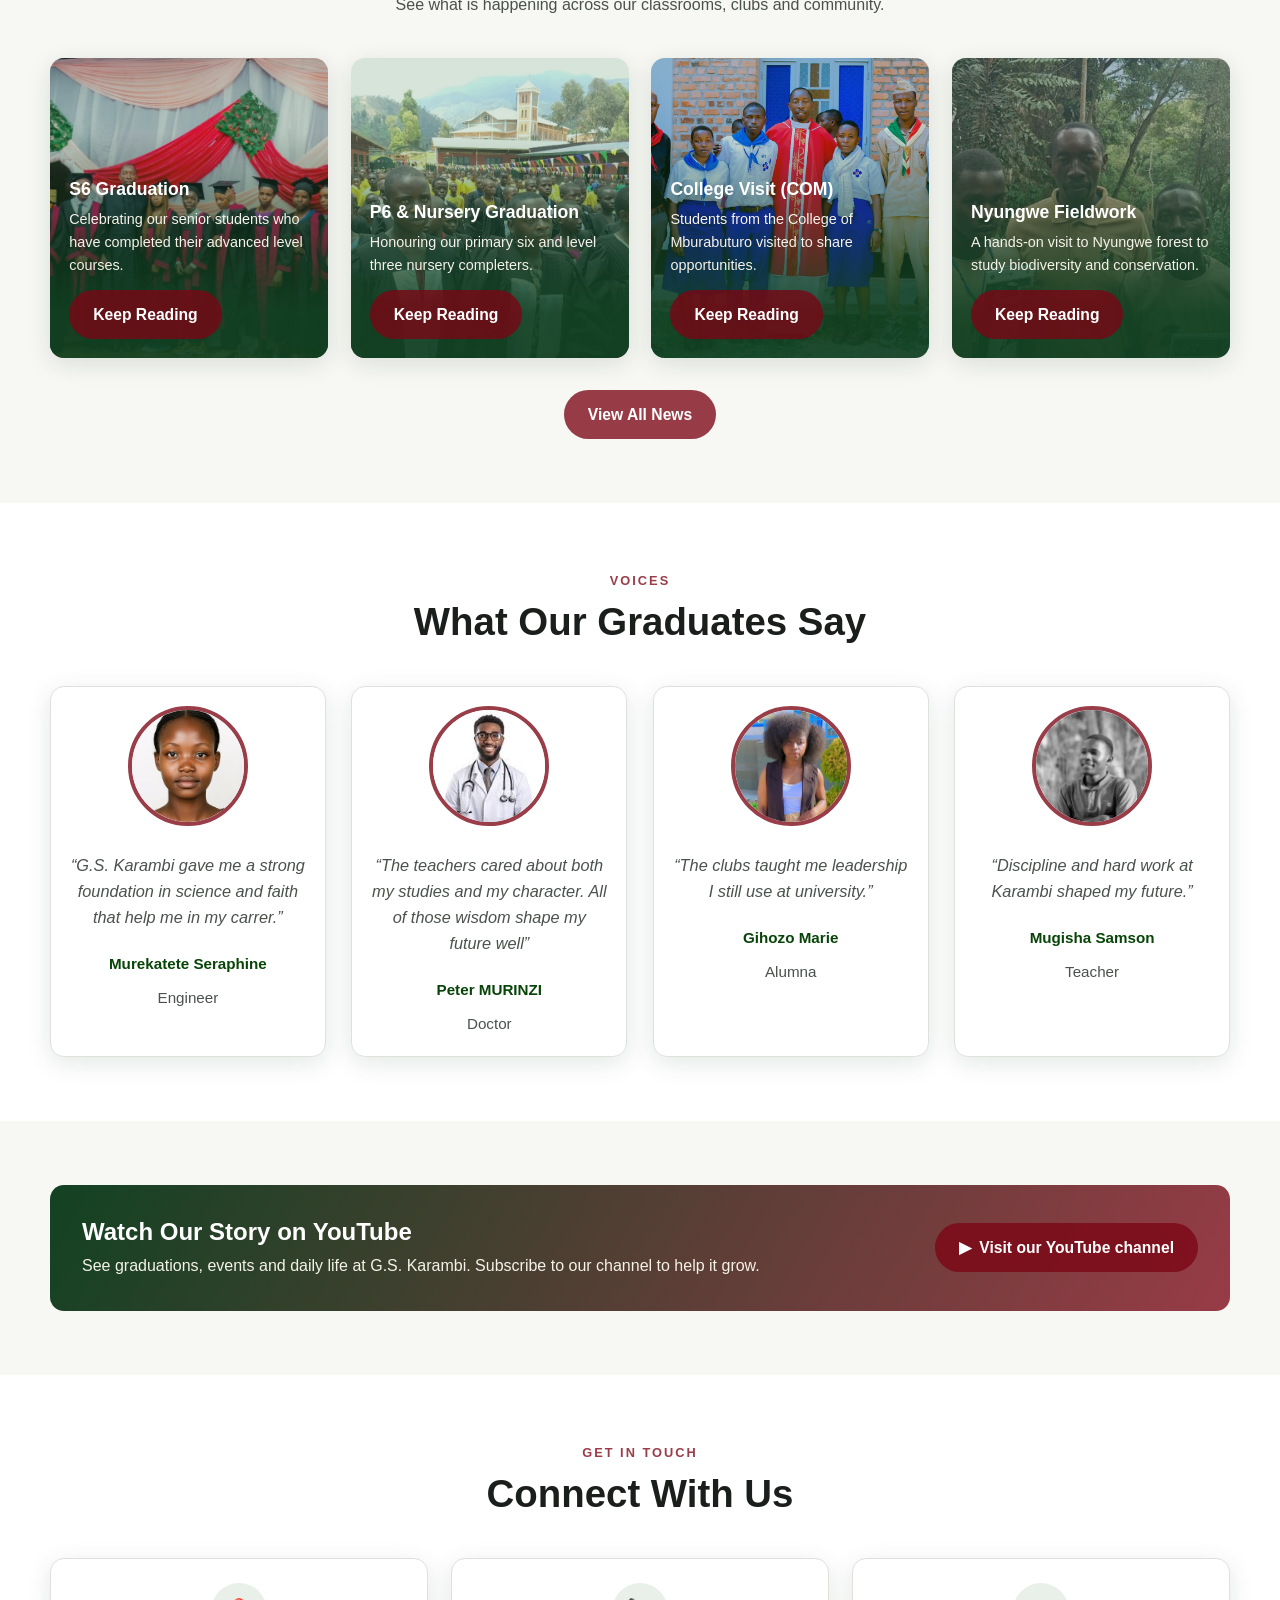
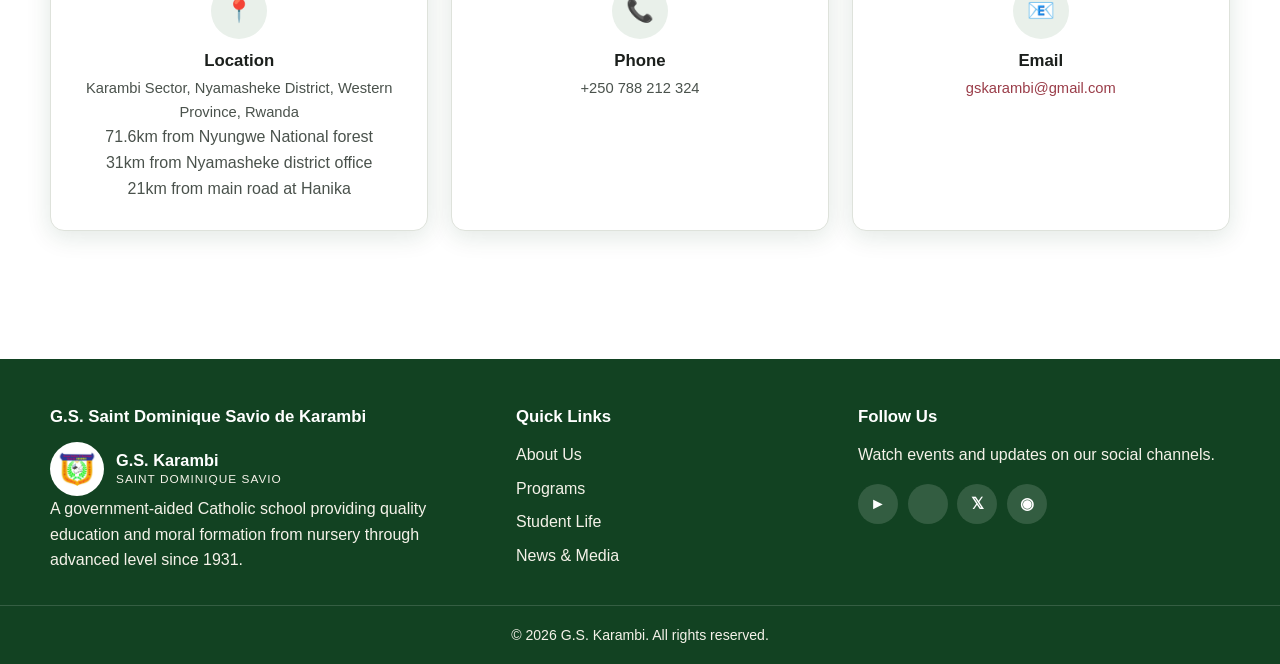
==== commit 7c66c23f: "update programs for new" ====
--- a/index.html
+++ b/index.html
@@ -80,8 +80,8 @@
     <section class="stats" aria-label="School at a glance">
       <div class="container">
         <div class="grid">
-          <div class="stat"><strong>1931</strong><span>Year Founded</span></div>
           <div class="stat"><strong>90+</strong><span>Years of Service</span></div>
+          <div class="stat"><strong>2,490+</strong><span>Students Enrolled</span></div>
           <div class="stat"><strong>68</strong><span>Qualified Teachers</span></div>
           <div class="stat"><strong>3</strong><span>Levels: Nursery &rarr; A-Level</span></div>
         </div>
@@ -220,13 +220,19 @@
           <div class="contact-card">
             <div class="icon">&#128205;</div>
             <h3>Location</h3>
-            <p>Karambi Sector, Nyamasheke District, Western Province, Rwanda</p>
+            <p>Karambi Sector, Nyamasheke District, Western Province, Rwanda
+              <ul style="list-style-type: none;">
+                <li>71.6km from Nyungwe National forest</li>
+                <li>31km from Nyamasheke district office</li>
+                <li>21km from main road at Hanika</li>
+              </ul>
+            </p>
           </div>
           <div class="contact-card">
             <div class="icon">&#128222;</div>
             <h3>Phone</h3>
             <!-- TODO: Replace with the real school phone number -->
-            <p>+250 7XX XXX XXX</p>
+            <p>+250 788 212 324</p>
           </div>
           <div class="contact-card">
             <div class="icon">&#128231;</div>
@@ -289,4 +295,6 @@
     <button class="lb-next" aria-label="Next">&#10095;</button>
   </div>
 </body>
+<script src="js/api.js"></script>
+<script src="js/home-news.js"></script>
 </html>
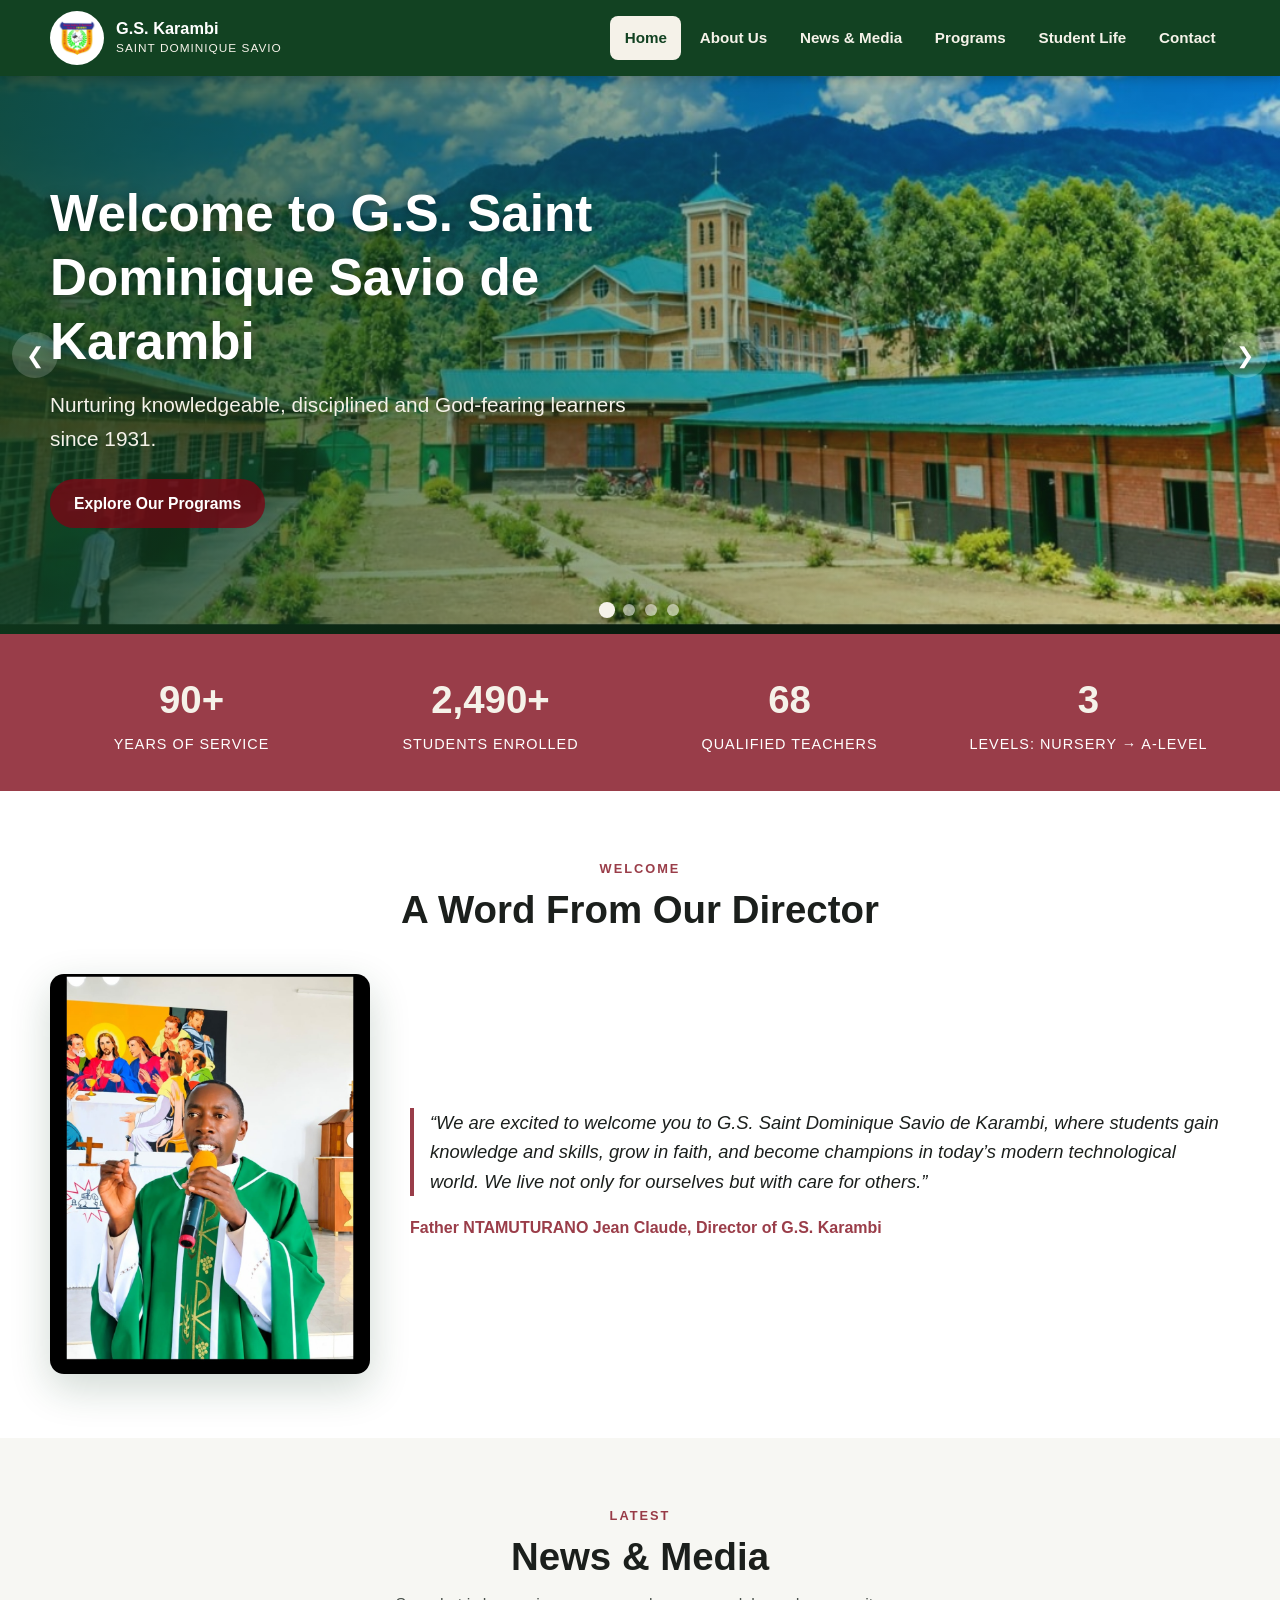
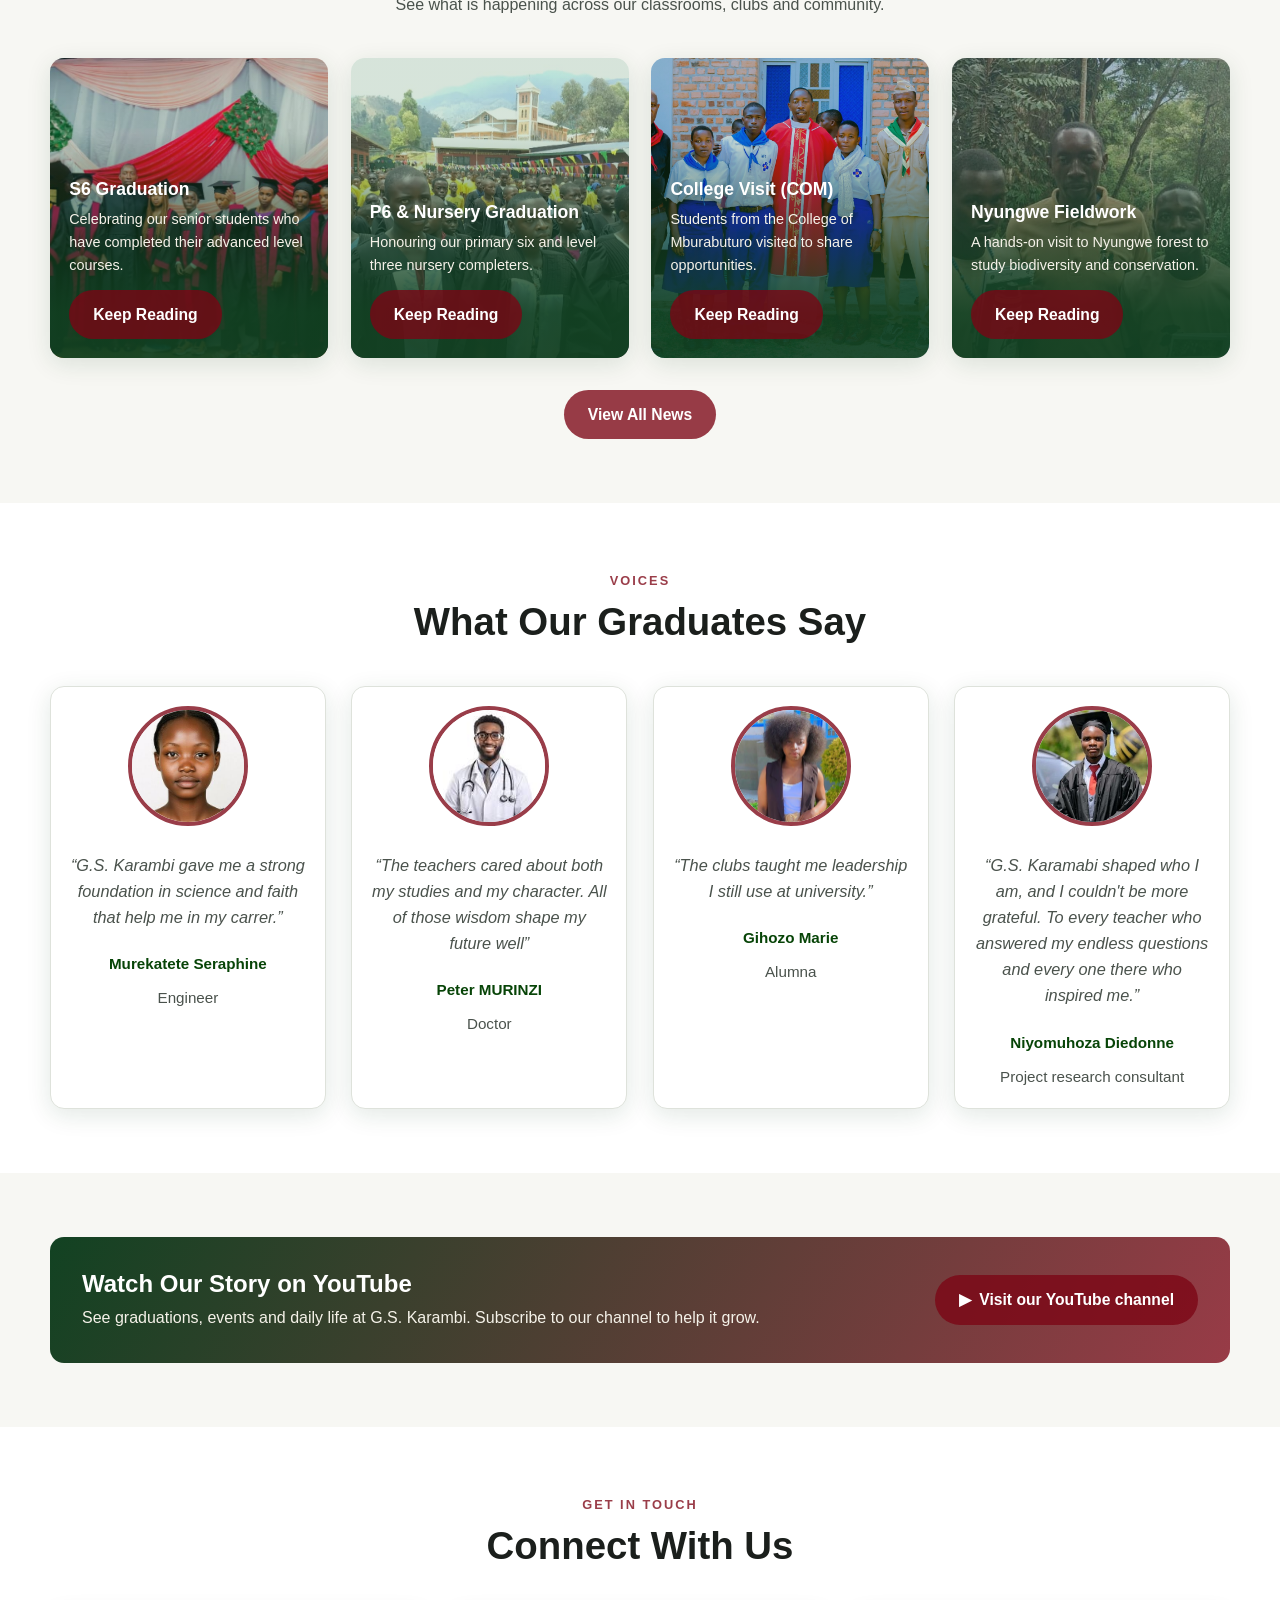
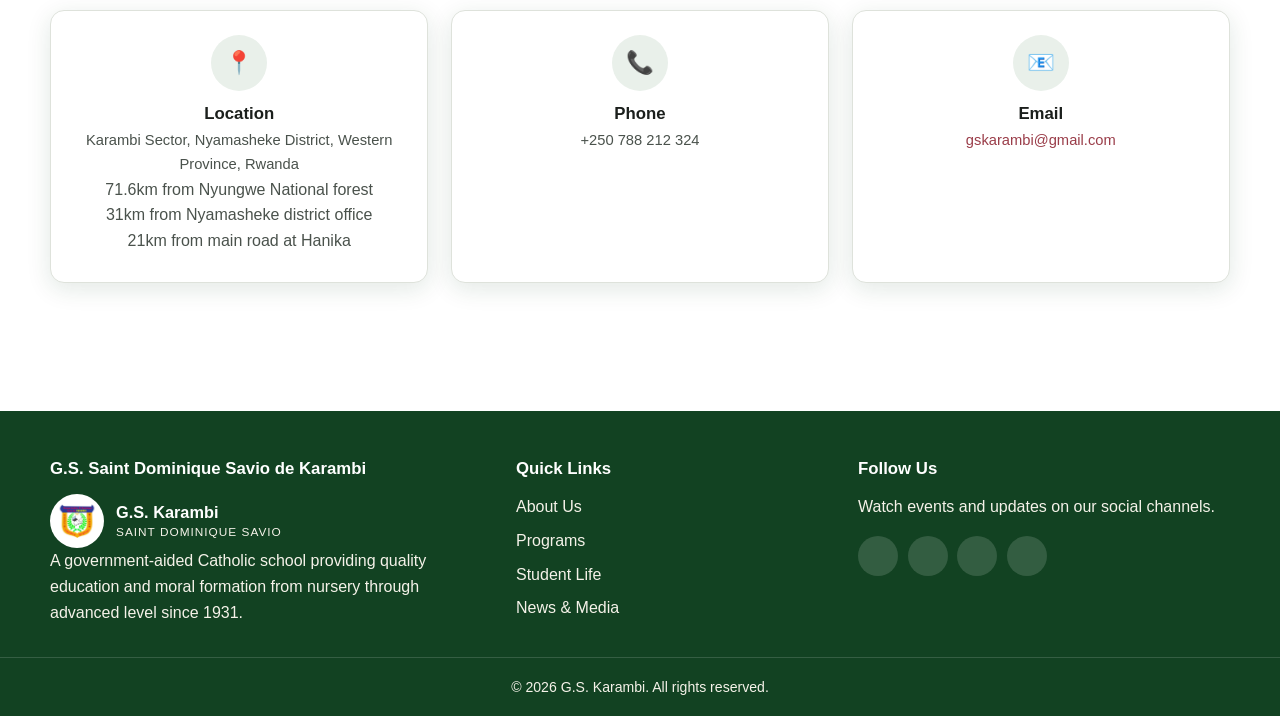
==== commit bb63980f: "replace graduator voice and add icons to menu" ====
--- a/index.html
+++ b/index.html
@@ -6,8 +6,9 @@
   <meta name="description" content="Groupe Scolaire Saint Dominique Savio de Karambi - a government-aided Catholic school in Nyamasheke District, Western Province, Rwanda, offering nursery, primary and secondary education since 1931.">
   <title>G.S. Karambi | Saint Dominique Savio - Learn, Grow, Lead</title>
   <link rel="stylesheet" href="style-new.css">
-  <link rel="stylesheet" href="path/to/font-awesome/css/font-awesome.min.css">
   <script src="script_new.js" defer></script>
+  <link rel="stylesheet" href="https://cdnjs.cloudflare.com/ajax/libs/font-awesome/7.3.1/css/all.min.css" >
+
 </head>
 <body>     
   <a href="#main" class="skip-link">Skip to content</a>
@@ -25,12 +26,12 @@
       <button class="nav-toggle" aria-label="Toggle navigation" aria-expanded="false">&#9776;</button>
       <nav class="main-nav" aria-label="Main">
         <ul>
-          <li><a href="index.html" class="active">Home</a></li>
-          <li><a href="about.html">About Us</a></li>
-          <li><a href="news-media.html">News &amp; Media</a></li>
-          <li><a href="programs.html">Programs</a></li>
-          <li><a href="student-life.html">Student Life</a></li>
-          <li><a href="#contacts">Contact</a></li>
+          <li><a href="index.html" class="active"><i class="fa-solid fa-landmark"></i>Home</a></li>
+          <li><a href="about.html"><i class="fa-solid fa-info-circle"></i>About Us</a></li>
+          <li><a href="news-media.html"><i class="fa-solid fa-newspaper"></i>News &amp; Media</a></li>
+          <li><a href="programs.html"><i class="fa-solid fa-graduation-cap"></i>Programs</a></li>
+          <li><a href="student-life.html"><i class="fa-solid fa-users"></i>Student Life</a></li>
+          <li><a href="#contacts"><i class="fa-solid fa-phone"></i>Contact</a></li>
         </ul>
       </nav>
     </div>
@@ -179,17 +180,20 @@
             <p class="who">Peter MURINZI</p>
             <p class="role">Doctor</p>
           </div></div>
-          <div class="card"><div class="card-body testimonial">
+
+          <div class="card">
+            <div class="card-body testimonial">
             <img class="avatar" src="images/gihozo.jpg" alt="Gihozo Marie">
             <blockquote>&ldquo;The clubs taught me leadership I still use at university.&rdquo;</blockquote>
             <p class="who">Gihozo Marie</p>
             <p class="role">Alumna</p>
           </div></div>
           <div class="card"><div class="card-body testimonial">
-            <img class="avatar" src="images/mugisha-image.png" alt="Mugisha Samson">
-            <blockquote>&ldquo;Discipline and hard work at Karambi shaped my future.&rdquo;</blockquote>
-            <p class="who">Mugisha Samson</p>
-            <p class="role">Teacher</p>
+            <img class="avatar" src="images/abudha.jpeg" alt="Mugisha Samson">
+            <blockquote>&ldquo;G.S. Karamabi shaped who I am, and I couldn't be more grateful. To every teacher
+               who answered my endless questions and every one there who inspired me.&rdquo;</blockquote>
+            <p class="who">Niyomuhoza Diedonne</p>
+            <p class="role">Project research consultant</p>
           </div></div>
         </div>
       </div>
@@ -231,7 +235,6 @@
           <div class="contact-card">
             <div class="icon">&#128222;</div>
             <h3>Phone</h3>
-            <!-- TODO: Replace with the real school phone number -->
             <p>+250 788 212 324</p>
           </div>
           <div class="contact-card">
@@ -271,12 +274,12 @@
       <div>
         <h4>Follow Us</h4>
         <p>Watch events and updates on our social channels.</p>
-        <!-- TODO: Add real social media URLs, remove any that don't exist -->
+        
         <div class="socials">
-          <a href="#" aria-label="YouTube" target="_blank" rel="noopener">&#9658;</a>
-          <a href="#"><i class="fa fa-facebook-square"></i></a>
-          <a href="#" aria-label="X" target="_blank" rel="noopener">&#120143;</a>
-          <a href="#" aria-label="Instagram" target="_blank" rel="noopener">&#9673;</a>
+          <a href="https://www.youtube.com/watch?v=v0mmGrLry24" aria-label="YouTube" target="_blank" rel="noopener"><i class="fa-brands fa-youtube"></i></a>
+          <a href="#" aria-label="Facebook" target="_blank" rel="noopener"><i class="fa-brands fa-facebook"></i></a>
+          <a href="#" aria-label="X" target="_blank" rel="noopener"><i class="fa-brands fa-x"></i></a>
+          <a href="#" aria-label="Instagram" target="_blank" rel="noopener"><i class="fa-brands fa-square-instagram"></i></a>
         </div>
       </div>
     </div>
--- a/style-new.css
+++ b/style-new.css
@@ -338,4 +338,273 @@
 @media (prefers-reduced-motion: reduce) {
   html { scroll-behavior: auto; }
   * { transition: none !important; animation: none !important; }
-}+}
+
+
+
+/* ========================================
+   PROGRAMS PAGE - RESPONSIVE IMPROVEMENTS
+======================================== */
+
+/* Two-column cards */
+.cards--2 {
+    grid-template-columns: repeat(2, minmax(0, 1fr));
+}
+
+/* Images should stay within their containers */
+.card-media img {
+    width: 100%;
+    height: 100%;
+    object-fit: cover;
+}
+
+/* Tablet screens */
+@media (max-width: 960px) {
+
+    .cards--2 {
+        grid-template-columns: repeat(2, minmax(0, 1fr));
+    }
+
+    .cards--3,
+    .combo-grid {
+        grid-template-columns: repeat(2, minmax(0, 1fr));
+    }
+
+    .section {
+        padding: 3rem 0;
+    }
+
+    .section-head {
+        margin-bottom: 2rem;
+    }
+
+    .page-banner {
+        padding: 2rem 0;
+    }
+}
+
+/* Mobile screens */
+@media (max-width: 760px) {
+
+    .subnav {
+        top: 76px;
+    }
+
+    .subnav ul {
+        flex-wrap: nowrap;
+        overflow-x: auto;
+        white-space: nowrap;
+        scrollbar-width: thin;
+        padding: 0.75rem 0;
+    }
+
+    .subnav li {
+        flex-shrink: 0;
+    }
+
+    .subnav a {
+        display: inline-block;
+    }
+
+    .section {
+        padding: 2.5rem 0;
+    }
+
+    .section-head {
+        padding-inline: 0.5rem;
+    }
+
+    .page-banner {
+        min-height: 280px;
+        height: auto;
+        padding: 3rem 0;
+    }
+}
+
+/* Small phones */
+
+/* ==========================================
+   PROGRAMS PAGE - TARGETED RESPONSIVE DESIGN
+   Desktop styles remain unchanged.
+========================================== */
+
+/* A-LEVEL: prevent combination cards from overflowing */
+.combo-grid {
+    width: 100%;
+}
+
+.combo {
+    min-width: 0;
+    height: 100%;
+    overflow-wrap: break-word;
+}
+
+.combo h3 {
+    overflow-wrap: anywhere;
+}
+
+.combo ul {
+    padding-left: 1.25rem;
+}
+
+.combo li {
+    margin-bottom: 0.4rem;
+}
+
+/* REGISTRATION: keep the registration card contained */
+#registration .cards--1 {
+    display: grid;
+    grid-template-columns: minmax(0, 1fr);
+    width: 100%;
+}
+
+#registration .card {
+    min-width: 0;
+    width: 100%;
+}
+
+#registration .card-body {
+    min-width: 0;
+    overflow-wrap: break-word;
+}
+
+#registration ul {
+    padding-left: 1.4rem;
+}
+
+#registration li {
+    margin-bottom: 0.5rem;
+}
+
+/* PROGRAMS SECTION NAVIGATION */
+.subnav ul {
+    min-width: 0;
+}
+
+.subnav li {
+    flex-shrink: 0;
+}
+
+/* TABLETS */
+@media (max-width: 960px) {
+
+    /* A-Level: two combinations per row */
+    .combo-grid {
+        grid-template-columns: repeat(2, minmax(0, 1fr));
+        gap: 1rem;
+    }
+
+    /* Nursery and Primary: two columns */
+    .cards--2 {
+        grid-template-columns: repeat(2, minmax(0, 1fr));
+    }
+
+    /* Registration spacing */
+    #registration .card-body {
+        padding: 1.5rem;
+    }
+}
+
+/* PHONES AND SMALL TABLETS */
+@media (max-width: 760px) {
+
+    /* Allow users to swipe through program section links */
+    .subnav {
+        overflow: hidden;
+    }
+
+    .subnav ul {
+        display: flex;
+        flex-wrap: nowrap;
+        overflow-x: auto;
+        overflow-y: hidden;
+        white-space: nowrap;
+        -webkit-overflow-scrolling: touch;
+        scrollbar-width: thin;
+    }
+
+    .subnav li {
+        flex: 0 0 auto;
+    }
+
+    .subnav a {
+        display: block;
+    }
+
+    /* Reduce section spacing */
+    .section {
+        padding: 2.5rem 0;
+    }
+
+    /* Keep A-Level cards readable */
+    .combo {
+        padding: 1.25rem;
+    }
+
+    #registration .card-body {
+        padding: 1.25rem;
+    }
+}
+
+/* SMALL PHONES */
+@media (max-width: 560px) {
+
+    /* One card per row */
+    .cards--2,
+    .cards--3,
+    .cards--4,
+    .combo-grid {
+        grid-template-columns: minmax(0, 1fr);
+    }
+
+    /* Avoid horizontal overflow */
+    #early,
+    #olevel,
+    #alevel,
+    #registration {
+        min-width: 0;
+        scroll-margin-top: 135px;
+    }
+
+    .container {
+        width: min(100% - 2rem, var(--maxw));
+    }
+
+    .section {
+        padding: 2rem 0;
+    }
+
+    .section-head {
+        margin-bottom: 1.5rem;
+    }
+
+    /* Registration content */
+    #registration .card-body {
+        padding: 1rem;
+    }
+
+    #registration h3 {
+        line-height: 1.4;
+    }
+
+    #registration p,
+    #registration li {
+        line-height: 1.7;
+    }
+
+    /* A-Level combinations */
+    .combo {
+        padding: 1rem;
+    }
+
+    .combo h3 {
+        font-size: 1.15rem;
+    }
+
+    .combo ul {
+        padding-left: 1.2rem;
+    }
+}
+
+/* VERY SMALL PHONES */
+
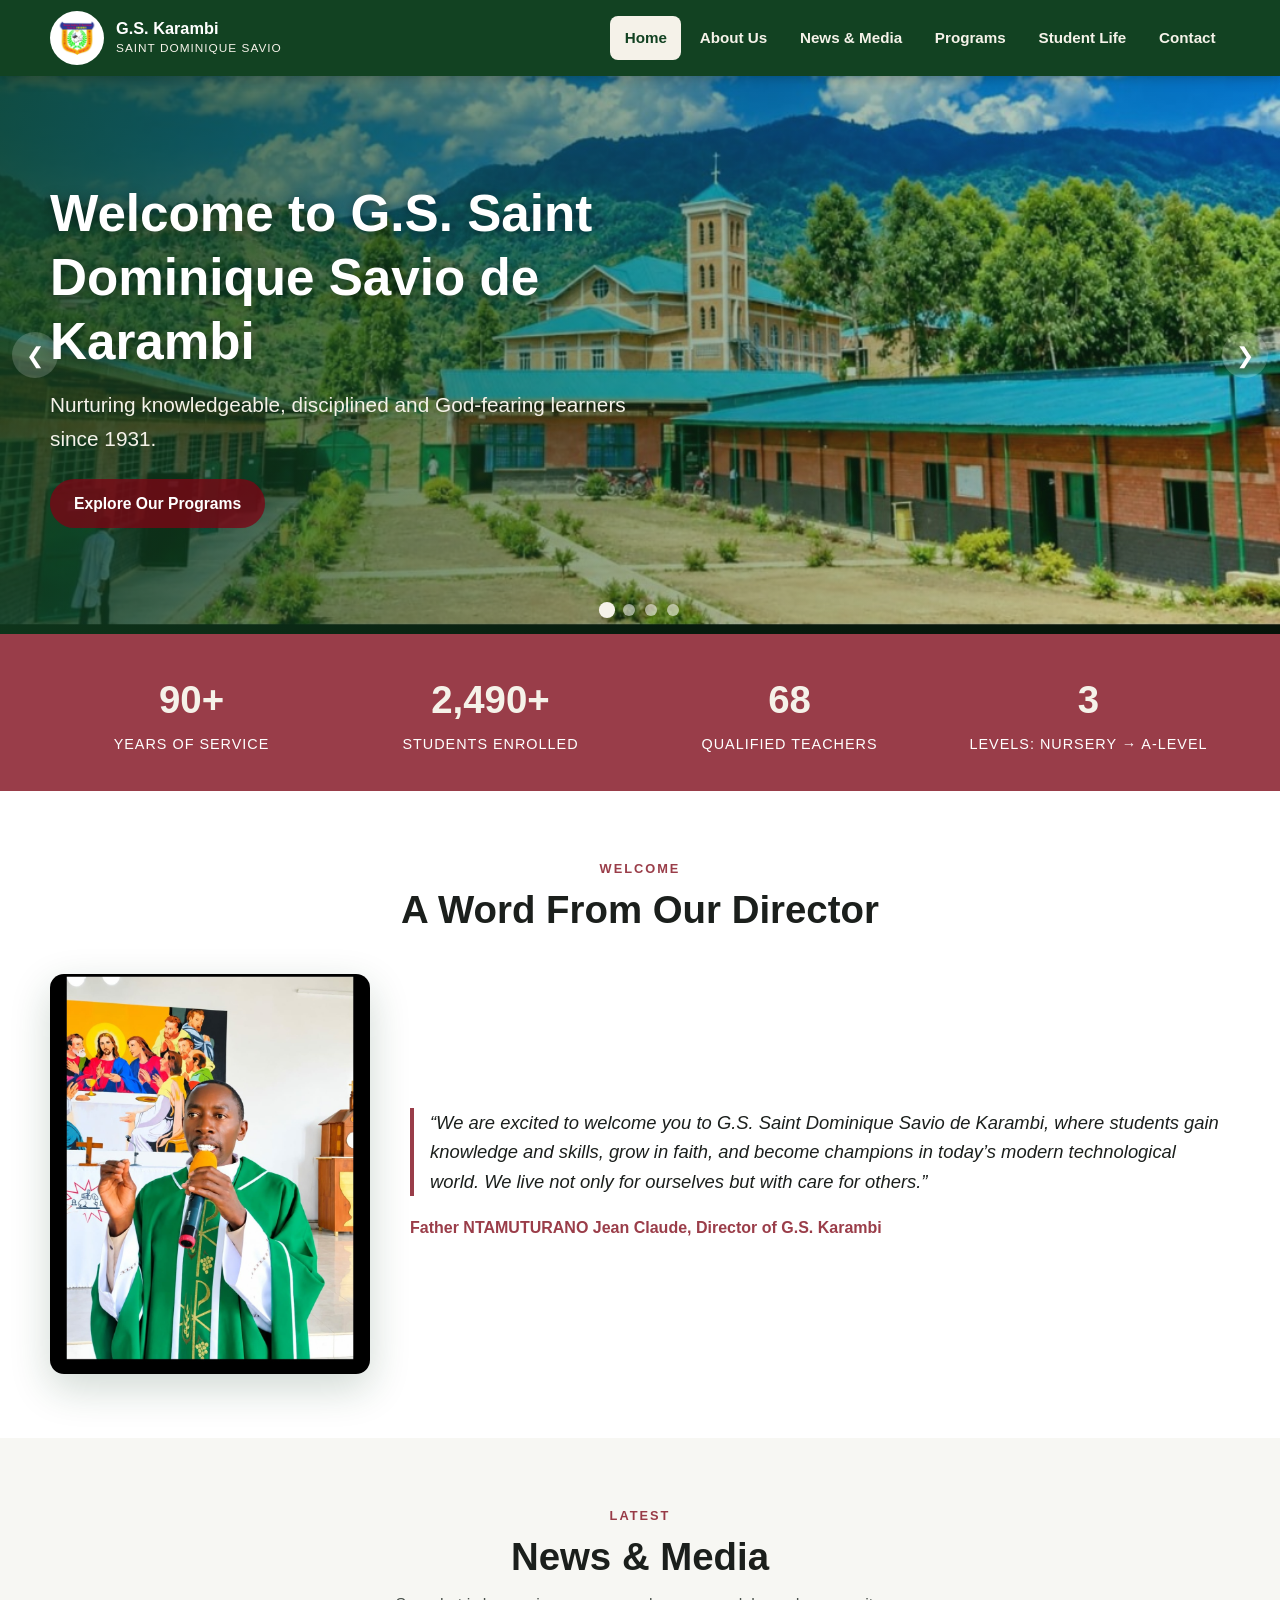
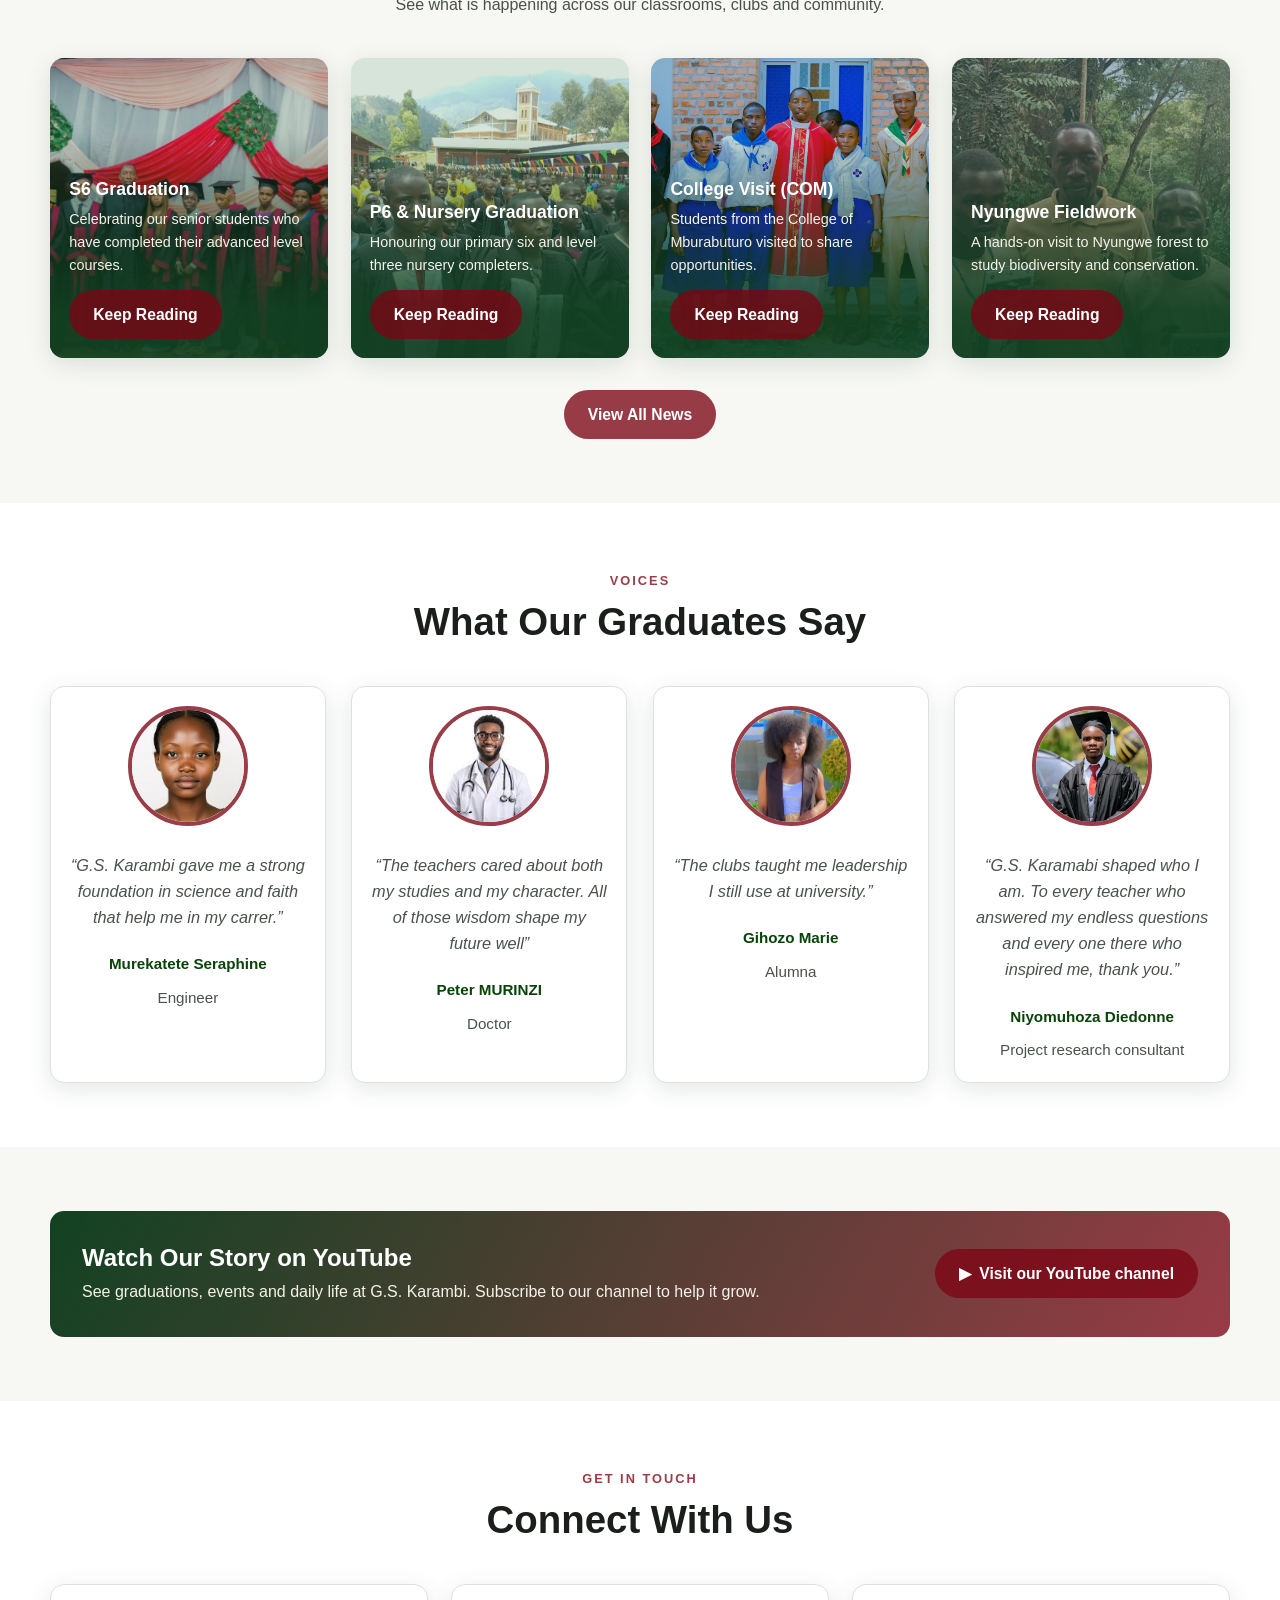
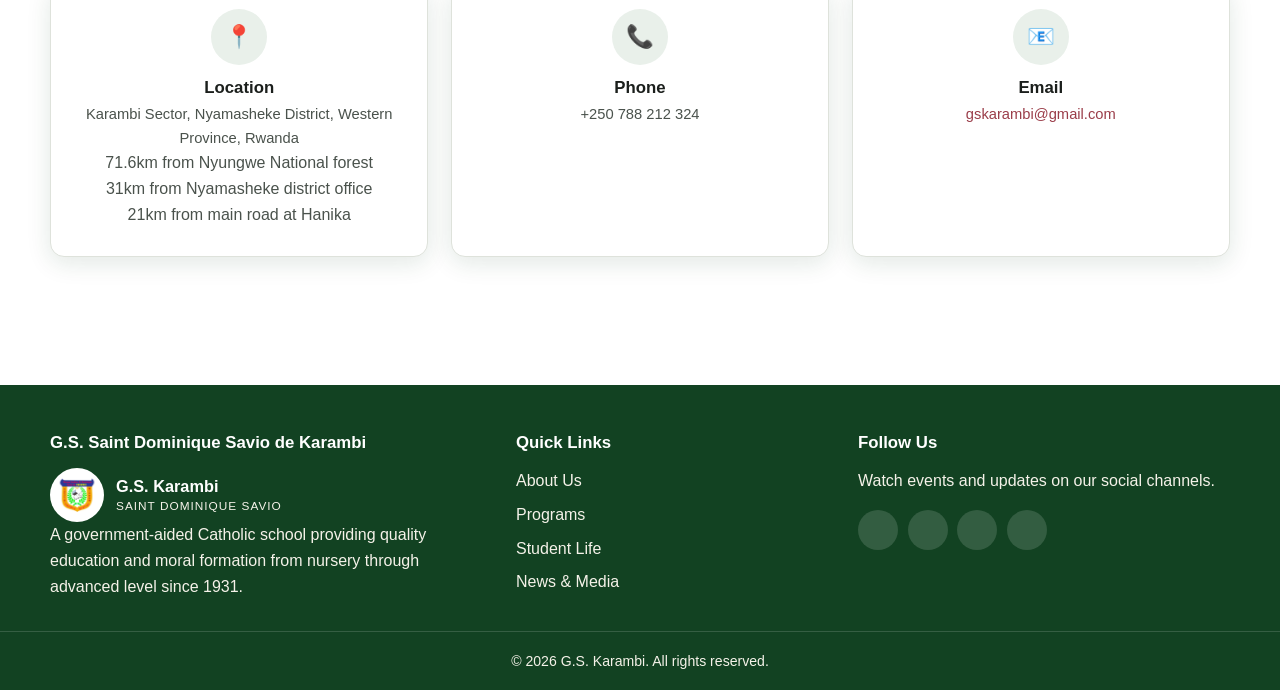
==== commit 19587b89: "Edit voice texts" ====
--- a/index.html
+++ b/index.html
@@ -190,8 +190,8 @@
           </div></div>
           <div class="card"><div class="card-body testimonial">
             <img class="avatar" src="images/abudha.jpeg" alt="Mugisha Samson">
-            <blockquote>&ldquo;G.S. Karamabi shaped who I am, and I couldn't be more grateful. To every teacher
-               who answered my endless questions and every one there who inspired me.&rdquo;</blockquote>
+            <blockquote>&ldquo;G.S. Karamabi shaped who I am. To every teacher
+               who answered my endless questions and every one there who inspired me, thank you.&rdquo;</blockquote>
             <p class="who">Niyomuhoza Diedonne</p>
             <p class="role">Project research consultant</p>
           </div></div>
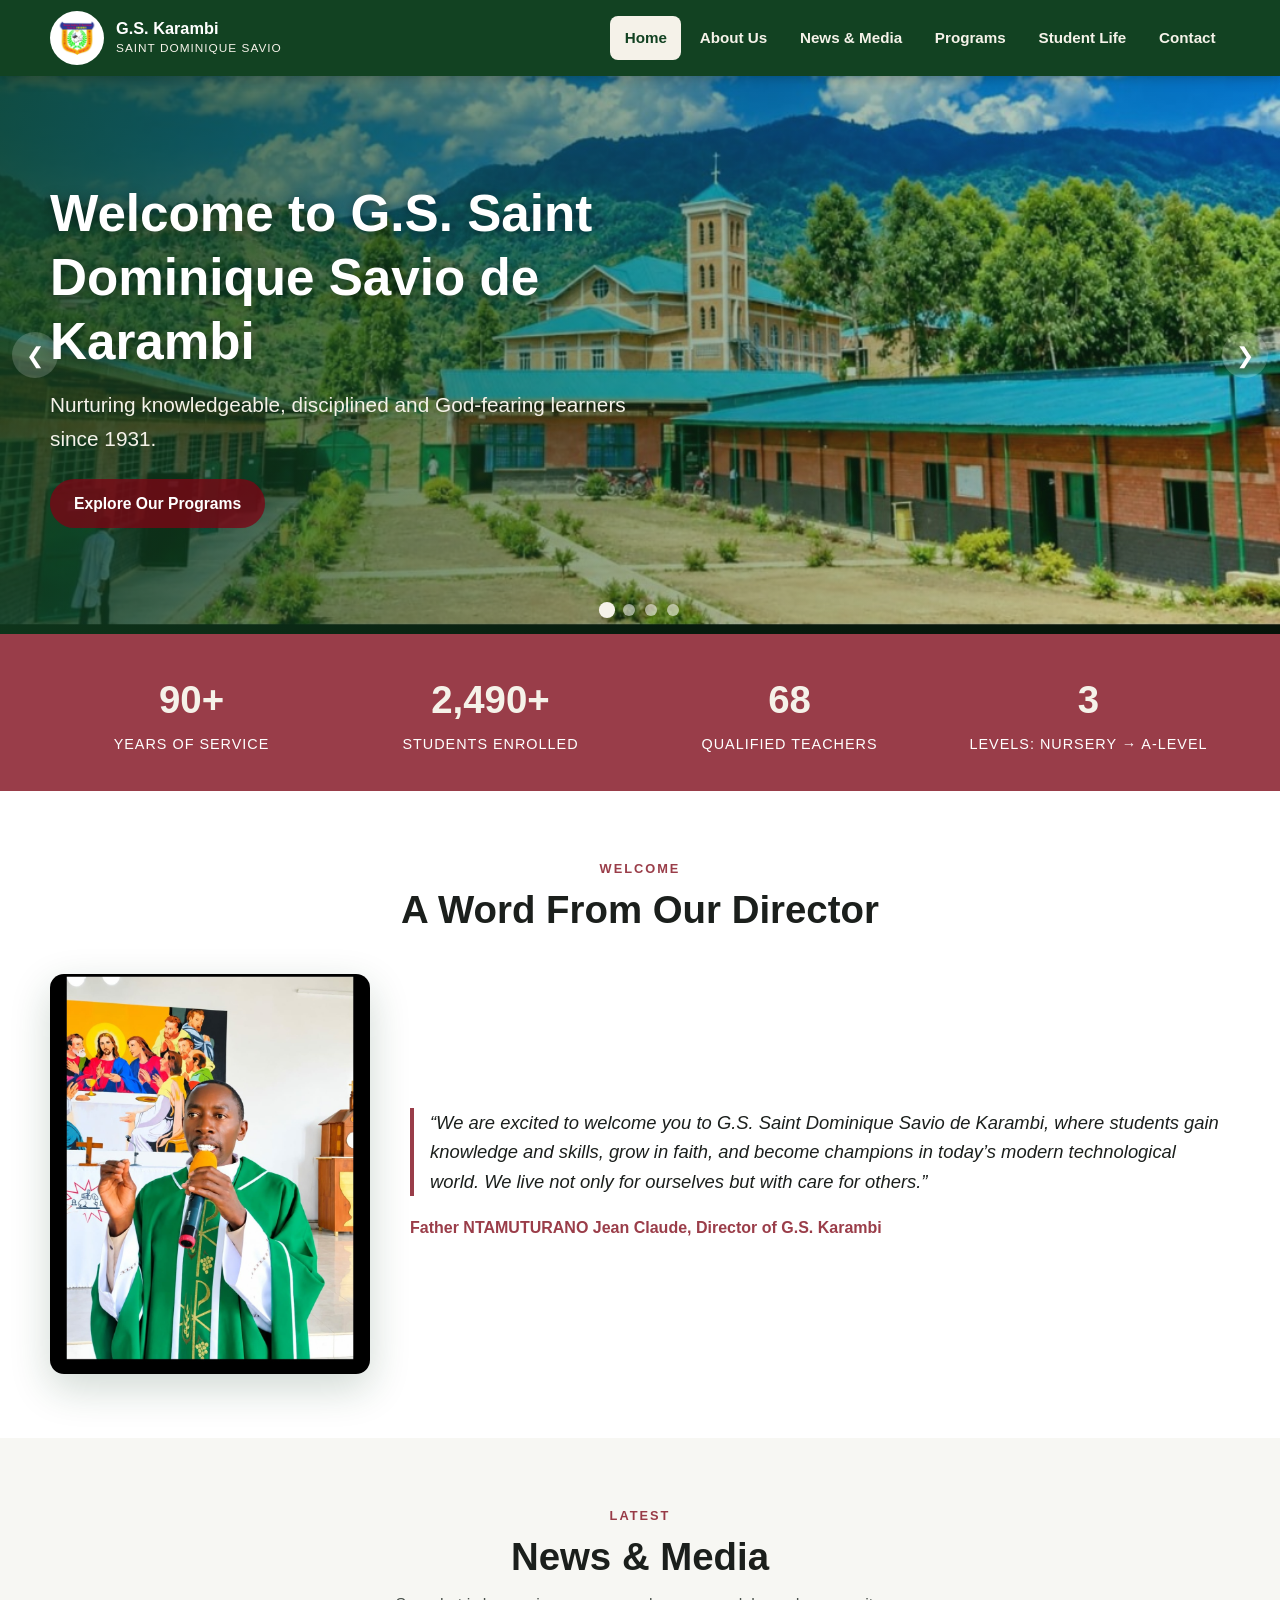
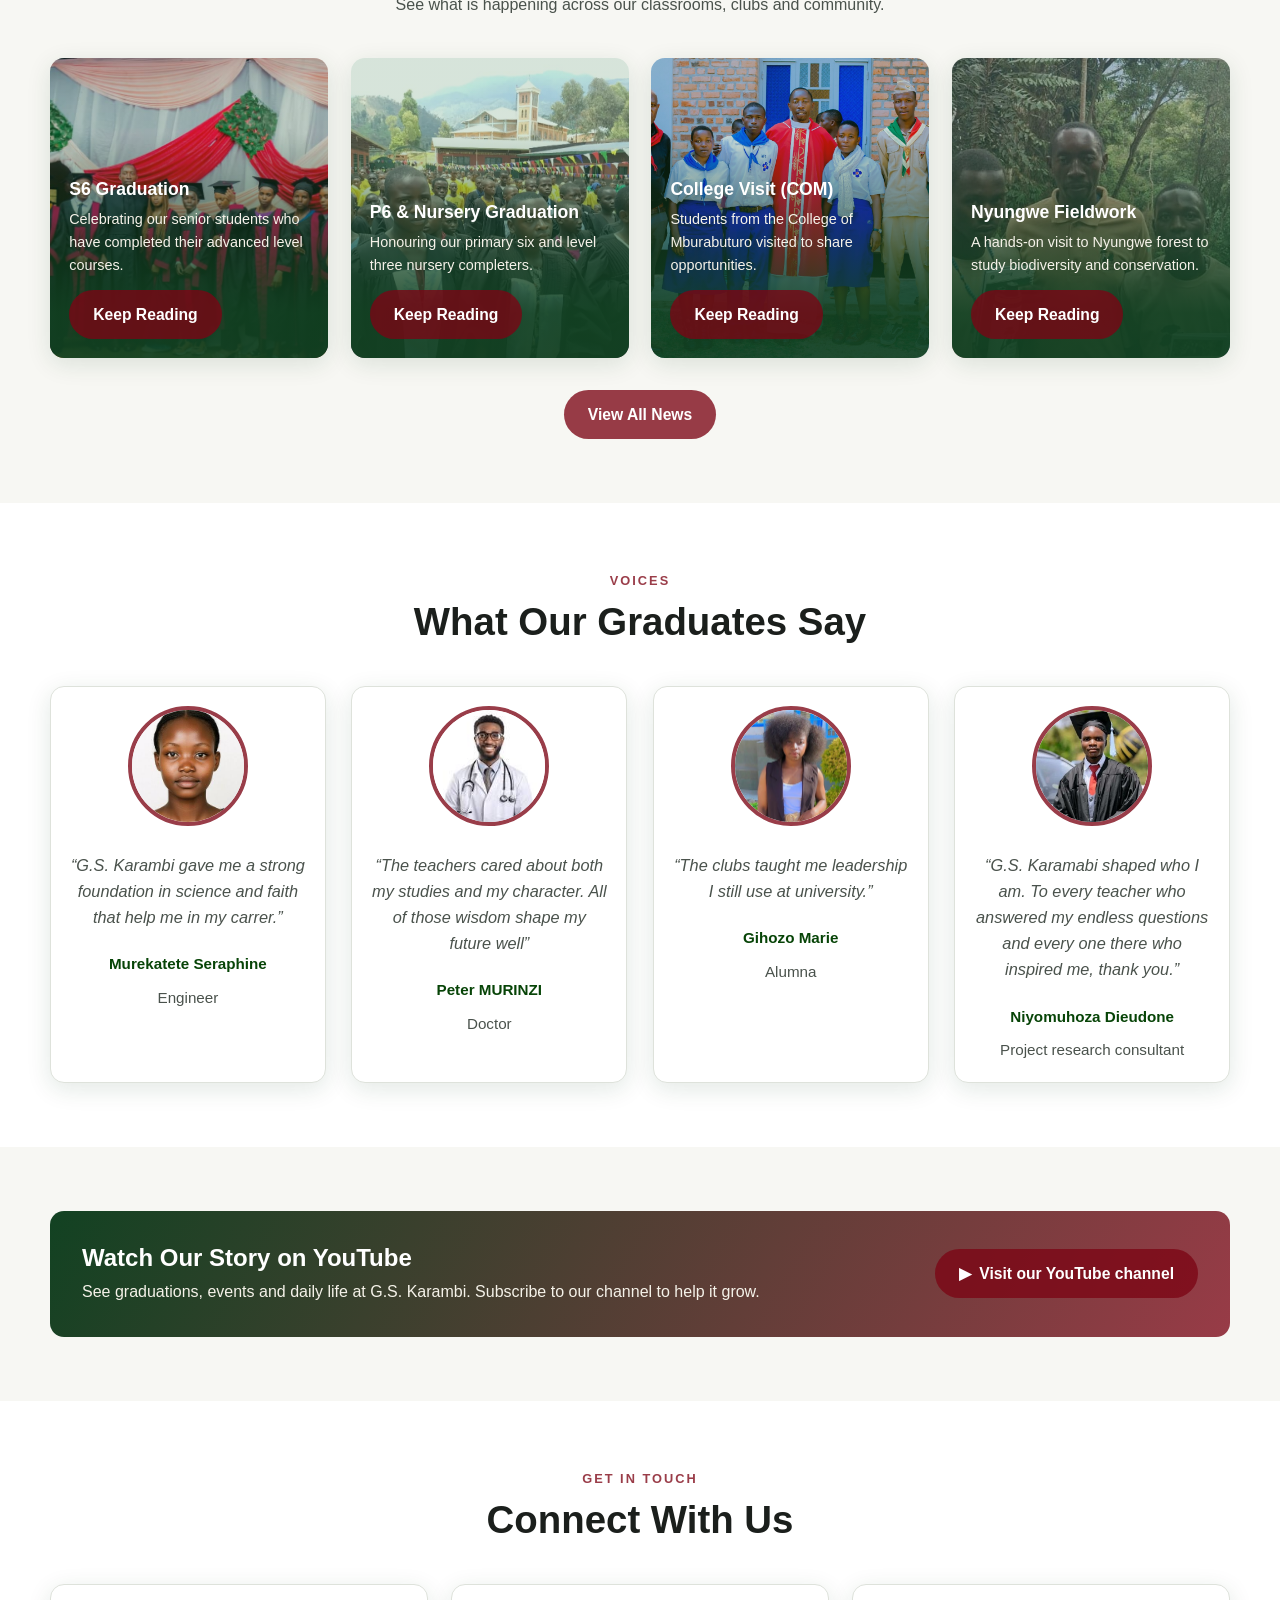
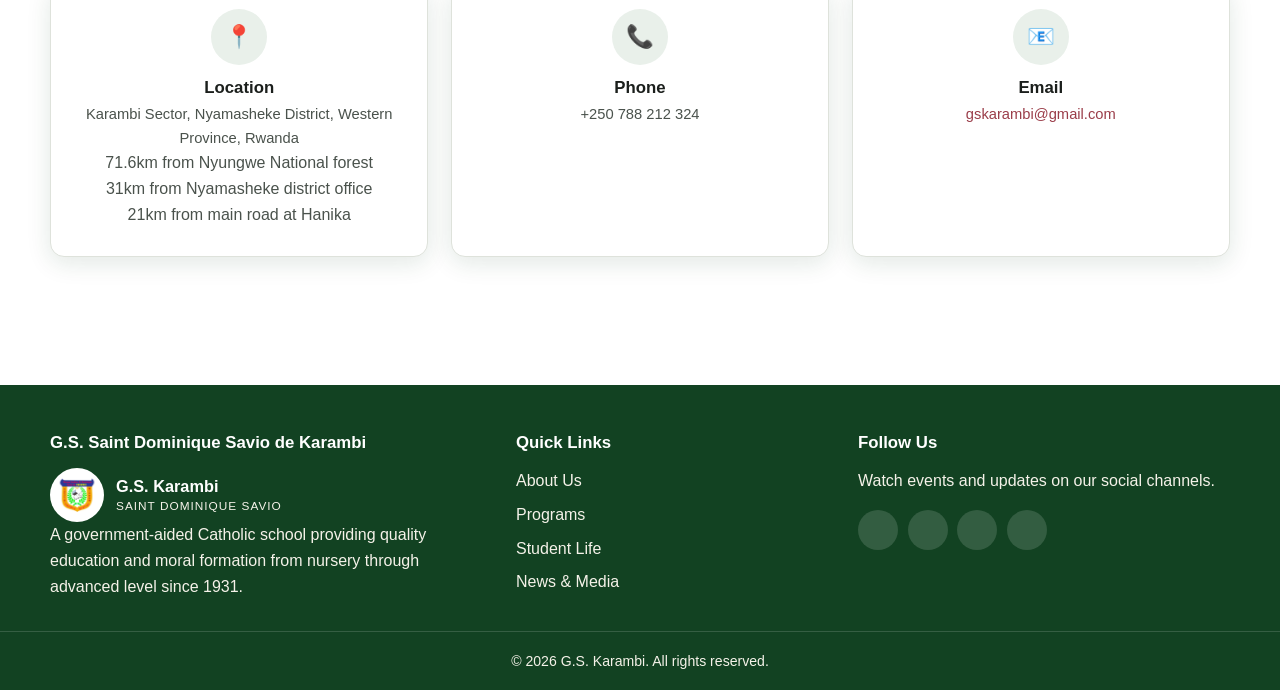
==== commit d2868af2: "change voicer name" ====
--- a/index.html
+++ b/index.html
@@ -192,7 +192,7 @@
             <img class="avatar" src="images/abudha.jpeg" alt="Mugisha Samson">
             <blockquote>&ldquo;G.S. Karamabi shaped who I am. To every teacher
                who answered my endless questions and every one there who inspired me, thank you.&rdquo;</blockquote>
-            <p class="who">Niyomuhoza Diedonne</p>
+            <p class="who">Niyomuhoza Dieudone</p>
             <p class="role">Project research consultant</p>
           </div></div>
         </div>
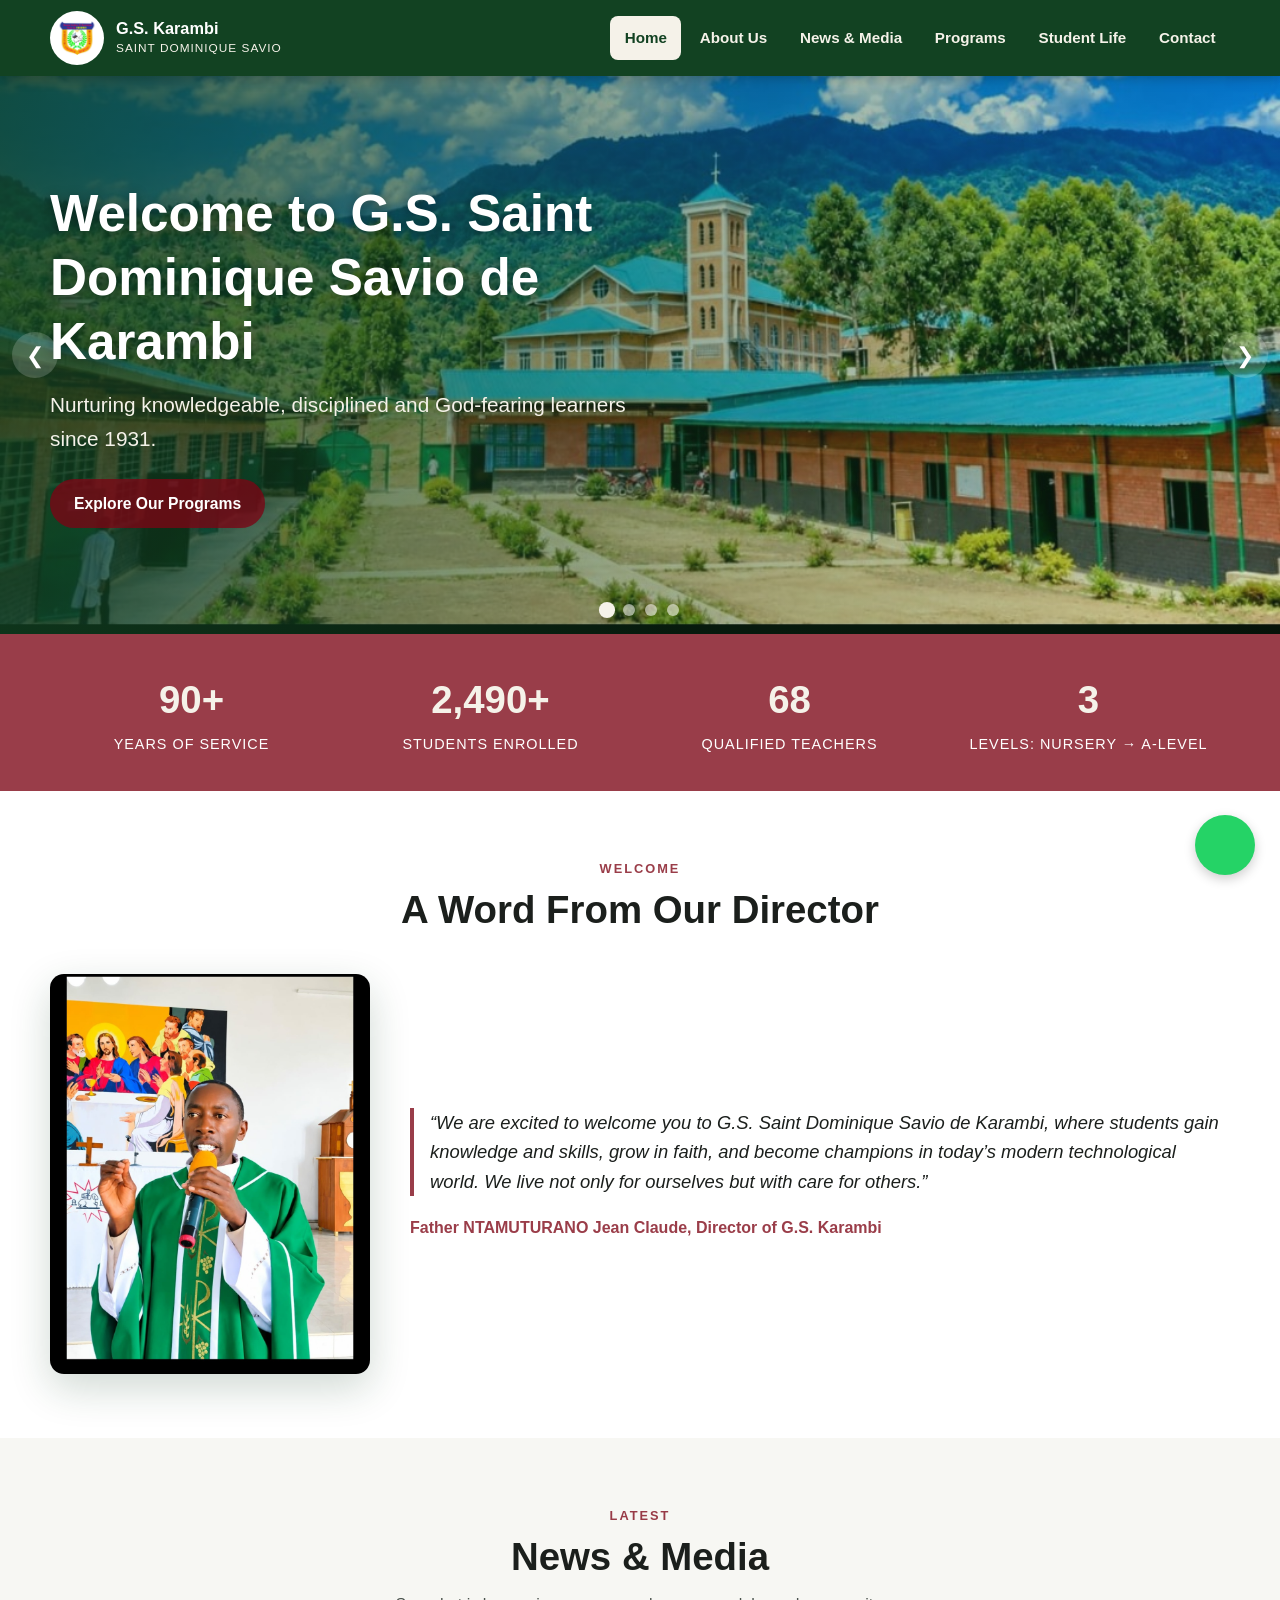
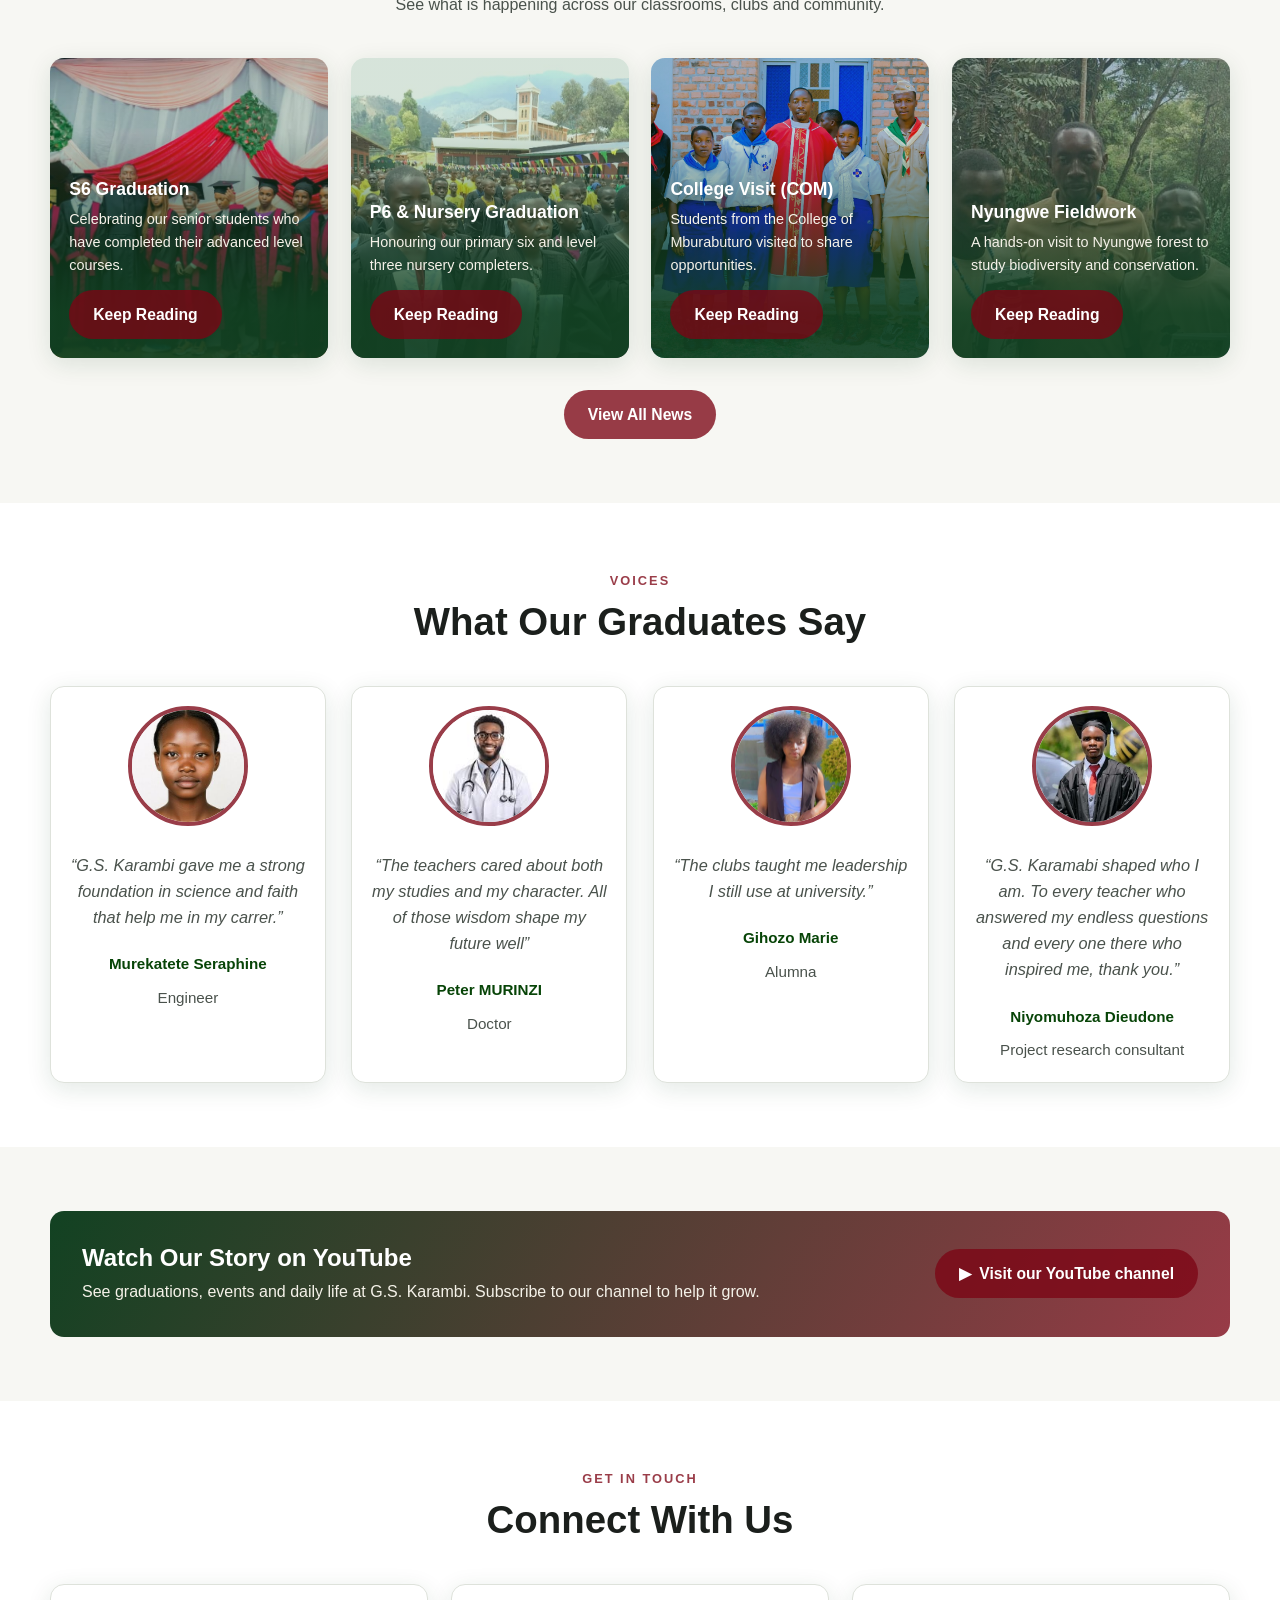
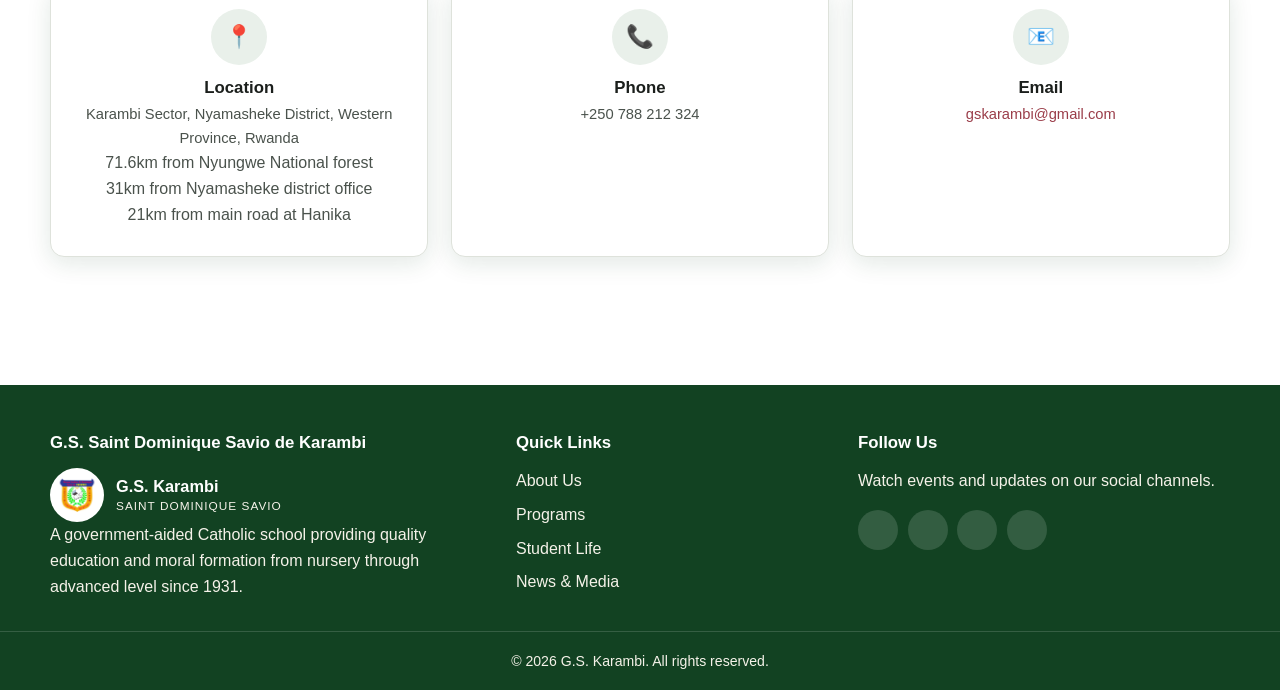
==== commit 06f38840: "add whatsapp icon and fix menu collision bug" ====
--- a/index.html
+++ b/index.html
@@ -244,6 +244,19 @@
           </div>
         </div>
       </div>
+<!-- whatsapp section -->
+
+         <div class="whatsapp-float" >
+   <a
+    href="https://wa.me/250788212324?text=Hello%20G.S.%20Karambi,%20I%20would%20like%20to%20know%20more%20about%20your%20school."
+    target="_blank"
+    rel="noopener noreferrer"
+    aria-label="Chat with G.S. Karambi on WhatsApp"
+>
+    <i class="fa-brands fa-whatsapp"></i>
+</a>
+
+       </div>
     </section>
   </main>
 
--- a/style-new.css
+++ b/style-new.css
@@ -485,6 +485,41 @@
     flex-shrink: 0;
 }
 
+
+/* whataspp */
+.whatsapp-float {
+    position: fixed;
+    bottom: 25px;
+    right: 25px;
+
+    width: 60px;
+    height: 60px;
+
+    background-color: #25D366;
+    color: white;
+
+    border-radius: 50%;
+
+    display: flex;
+    justify-content: center;
+    align-items: center;
+
+    font-size: 35px;
+    text-decoration: none;
+
+    box-shadow: 0 4px 12px rgba(0, 0, 0, 0.2);
+
+    z-index: 9999;
+
+    transition: transform 0.3s ease;
+}
+
+.whatsapp-float:hover {
+    transform: scale(1.1);
+}
+
+
+
 /* TABLETS */
 @media (max-width: 960px) {
 
